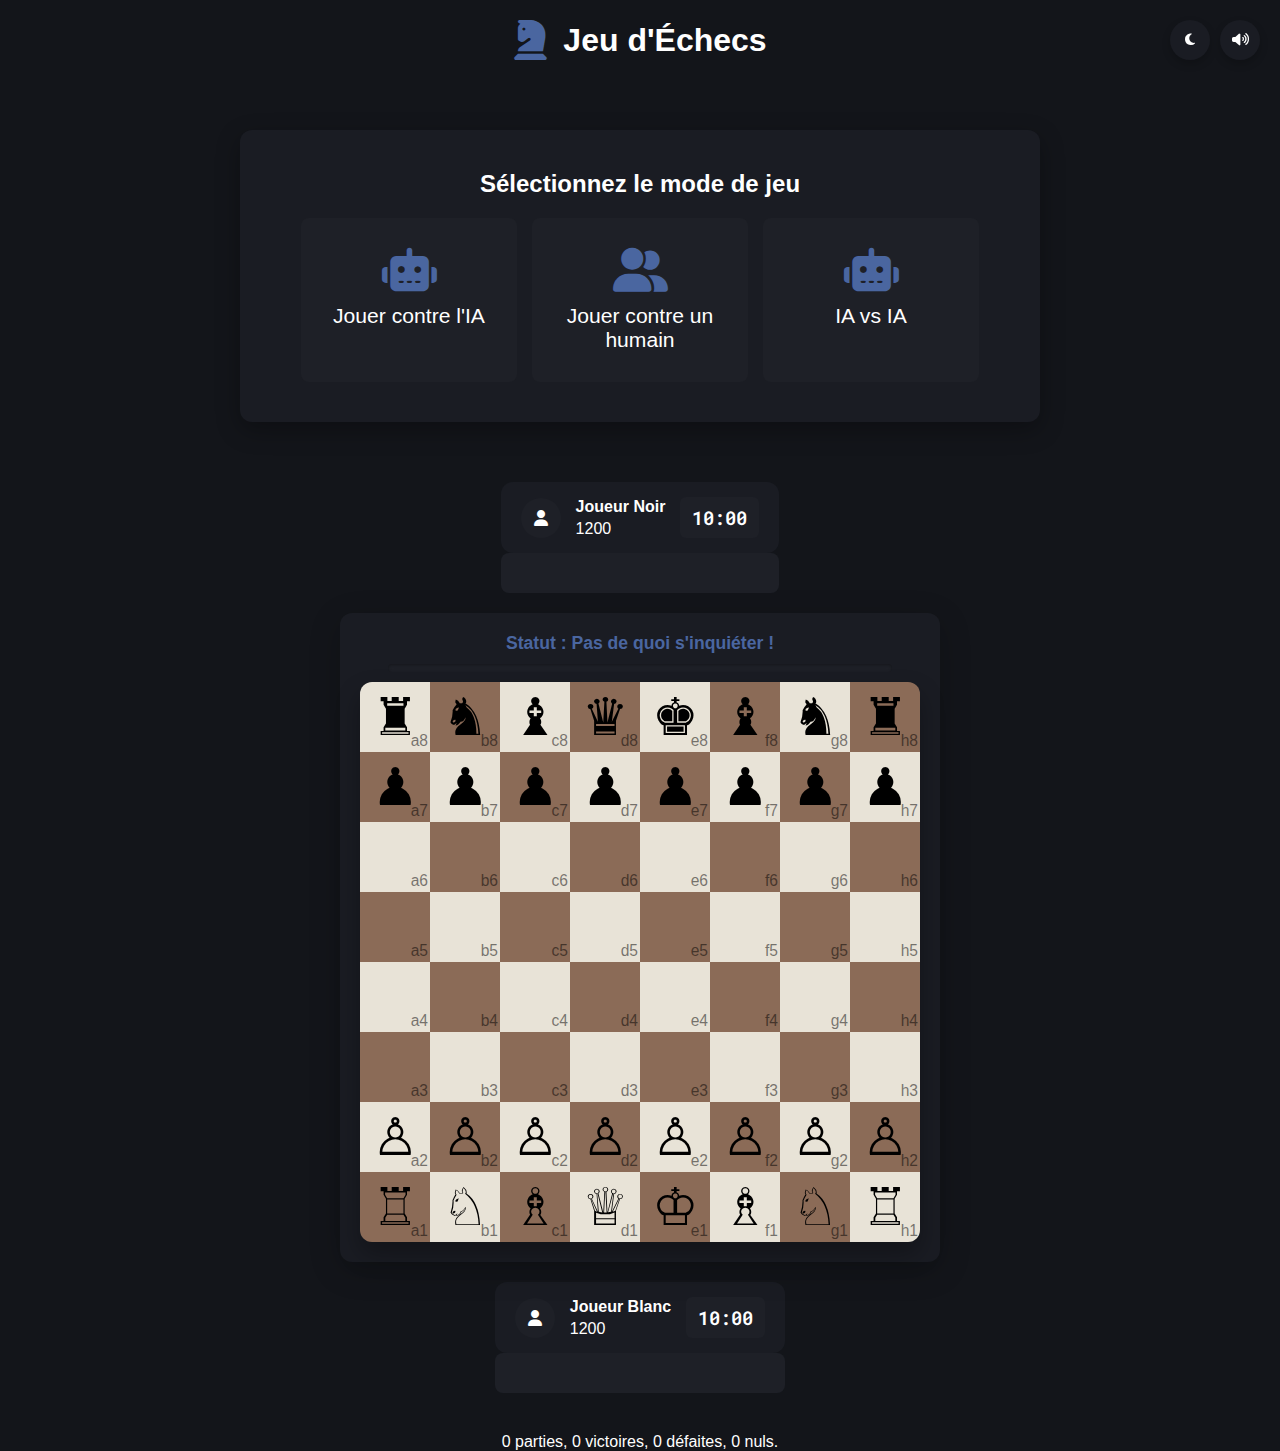
==== index.html @ 7c8f170f "Add AI vs AI mode and difficulty selection to game interface" ====
<!DOCTYPE html>
<html lang="fr">
<head>
    <meta charset="UTF-8">
    <meta name="viewport" content="width=device-width, initial-scale=1.0">
    <title>DFWS Chess</title>
    <link href="https://fonts.googleapis.com/css2?family=Roboto+Mono:wght@400;600&display=swap" rel="stylesheet">
    <link rel="stylesheet" href="https://cdnjs.cloudflare.com/ajax/libs/font-awesome/6.4.0/css/all.min.css">
    <link rel="stylesheet" href="styles.css">
</head>
<body>
    <div class="app-container">
        <header>
            <div class="logo">
                <i class="fas fa-chess-knight"></i>
                <h1>Jeu d'Échecs</h1>
            </div>
        </header>

        <div class="controls-container">
            <button id="theme-toggle" class="control-button">
                <i class="fas fa-moon"></i>
            </button>
            <button id="sound-toggle" class="control-button">
                <i class="fas fa-volume-up"></i>
            </button>
        </div>

        <!-- Mode selection menu -->
        <!-- Dans le menu de sélection de mode, par exemple juste après les autres boutons -->
<div id="main-menu" class="menu-container">
    <h2>Sélectionnez le mode de jeu</h2>
    <div class="mode-options">
        <button id="mode-ai" class="mode-button">
            <i class="fas fa-robot"></i>
            <span>Jouer contre l'IA</span>
        </button>
        <button id="mode-human" class="mode-button">
            <i class="fas fa-user-friends"></i>
            <span>Jouer contre un humain</span>
        </button>
        <button id="mode-ai-ai" class="mode-button">
            <i class="fas fa-robot"></i>
            <span>IA vs IA</span>
        </button>
    </div>
</div>

<!-- Conteneur pour la sélection des difficultés en mode IA vs IA -->
<div id="ai-vs-ai-difficulty-selection" class="menu-container" style="display:none;">
    <h2>Configuration IA vs IA</h2>
    <div class="ai-difficulty-options">
        <div class="ai-diff-group">
            <h3>IA Blanc</h3>
            <button data-difficulty="Noob" data-color="white" class="difficulty-button">
                <span>Jean Noob (ELO: 800)</span>
                <div class="level-indicator"><div class="level-bar" style="width:10%"></div></div>
            </button>
            <button data-difficulty="Easy" data-color="white" class="difficulty-button">
                <span>Pierre Facile (ELO: 1000)</span>
                <div class="level-indicator"><div class="level-bar" style="width:25%"></div></div>
            </button>
            <button data-difficulty="Regular" data-color="white" class="difficulty-button">
                <span>Marc Normal (ELO: 1200)</span>
                <div class="level-indicator"><div class="level-bar" style="width:40%"></div></div>
            </button>
            <button data-difficulty="Hard" data-color="white" class="difficulty-button">
                <span>Luc Difficile (ELO: 1400)</span>
                <div class="level-indicator"><div class="level-bar" style="width:60%"></div></div>
            </button>
            <button data-difficulty="Very Hard" data-color="white" class="difficulty-button">
                <span>Victor Très Difficile (ELO: 1600)</span>
                <div class="level-indicator"><div class="level-bar" style="width:75%"></div></div>
            </button>
            <button data-difficulty="Super Hard" data-color="white" class="difficulty-button">
                <span>Sacha Expert (ELO: 1800)</span>
                <div class="level-indicator"><div class="level-bar" style="width:85%"></div></div>
            </button>
            <button data-difficulty="Magnus Carlsen" data-color="white" class="difficulty-button">
                <span>Magnus Carlsen (ELO: 2850)</span>
                <div class="level-indicator"><div class="level-bar" style="width:95%"></div></div>
            </button>
            <button data-difficulty="Unbeatable" data-color="white" class="difficulty-button">
                <span>Invinci Bill (ELO: 3000)</span>
                <div class="level-indicator"><div class="level-bar" style="width:100%"></div></div>
            </button>
            <button data-difficulty="Adaptative" data-color="white" class="difficulty-button">
                <span>Adam Adaptatif (ELO: variable)</span>
                <div class="level-indicator"><div class="level-bar adaptive"></div></div>
            </button>
        </div>
        <div class="ai-diff-group">
            <h3>IA Noir</h3>
            <button data-difficulty="Noob" data-color="black" class="difficulty-button">
                <span>Jean Noob (ELO: 800)</span>
                <div class="level-indicator"><div class="level-bar" style="width:10%"></div></div>
            </button>
            <button data-difficulty="Easy" data-color="black" class="difficulty-button">
                <span>Pierre Facile (ELO: 1000)</span>
                <div class="level-indicator"><div class="level-bar" style="width:25%"></div></div>
            </button>
            <button data-difficulty="Regular" data-color="black" class="difficulty-button">
                <span>Marc Normal (ELO: 1200)</span>
                <div class="level-indicator"><div class="level-bar" style="width:40%"></div></div>
            </button>
            <button data-difficulty="Hard" data-color="black" class="difficulty-button">
                <span>Luc Difficile (ELO: 1400)</span>
                <div class="level-indicator"><div class="level-bar" style="width:60%"></div></div>
            </button>
            <button data-difficulty="Very Hard" data-color="black" class="difficulty-button">
                <span>Victor Très Difficile (ELO: 1600)</span>
                <div class="level-indicator"><div class="level-bar" style="width:75%"></div></div>
            </button>
            <button data-difficulty="Super Hard" data-color="black" class="difficulty-button">
                <span>Sacha Expert (ELO: 1800)</span>
                <div class="level-indicator"><div class="level-bar" style="width:85%"></div></div>
            </button>
            <button data-difficulty="Magnus Carlsen" data-color="black" class="difficulty-button">
                <span>Magnus Carlsen (ELO: 2850)</span>
                <div class="level-indicator"><div class="level-bar" style="width:95%"></div></div>
            </button>
            <button data-difficulty="Unbeatable" data-color="black" class="difficulty-button">
                <span>Invinci Bill (ELO: 3000)</span>
                <div class="level-indicator"><div class="level-bar" style="width:100%"></div></div>
            </button>
            <button data-difficulty="Adaptative" data-color="black" class="difficulty-button">
                <span>Adam Adaptatif (ELO: variable)</span>
                <div class="level-indicator"><div class="level-bar adaptive"></div></div>
            </button>
        </div>
    </div>
</div>

        <!-- AI difficulty selection -->
        <div id="difficulty-selection" class="menu-container" style="display:none;">
            <h2>Niveau de l'IA</h2>
            <div class="difficulty-options">
                <button data-difficulty="Noob" class="difficulty-button">
                    <span>Jean Noob (ELO: 800)</span>
                    <div class="level-indicator"><div class="level-bar" style="width: 10%"></div></div>
                </button>
                <button data-difficulty="Easy" class="difficulty-button">
                    <span>Pierre Facile (ELO: 1000)</span>
                    <div class="level-indicator"><div class="level-bar" style="width: 25%"></div></div>
                </button>
                <button data-difficulty="Regular" class="difficulty-button">
                    <span>Marc Normal (ELO: 1200)</span>
                    <div class="level-indicator"><div class="level-bar" style="width: 40%"></div></div>
                </button>
                <button data-difficulty="Hard" class="difficulty-button">
                    <span>Luc Difficile (ELO: 1400)</span>
                    <div class="level-indicator"><div class="level-bar" style="width: 60%"></div></div>
                </button>
                <button data-difficulty="Very Hard" class="difficulty-button">
                    <span>Victor Très Difficile (ELO: 1600)</span>
                    <div class="level-indicator"><div class="level-bar" style="width: 75%"></div></div>
                </button>
                <button data-difficulty="Super Hard" class="difficulty-button">
                    <span>Sacha Expert (ELO: 1800)</span>
                    <div class="level-indicator"><div class="level-bar" style="width: 85%"></div></div>
                </button>
                <button data-difficulty="Magnus Carlsen" class="difficulty-button">
                    <span>Magnus Carlsen (ELO: 2850)</span>
                    <div class="level-indicator"><div class="level-bar" style="width: 95%"></div></div>
                </button>
                <button data-difficulty="Unbeatable" class="difficulty-button">
                    <span>Invinci Bill (ELO: 3000)</span>
                    <div class="level-indicator"><div class="level-bar" style="width: 100%"></div></div>
                </button>
                <button data-difficulty="Adaptative" class="difficulty-button">
                    <span>Adam Adaptatif (ELO: variable)</span>
                    <div class="level-indicator"><div class="level-bar adaptive"></div></div>
                </button>
            </div>
        </div>

        <div class="app-container">
            <!-- Left sidebar -->
            <div class="left-sidebar">
                <div class="game-info">
                    <div class="player-info black">
                        <div class="player-avatar">
                            <i class="fas fa-user"></i>
                        </div>
                        <div class="player-details">
                            <span class="player-name">Joueur Noir</span>
                            <span class="player-1-rating">1200</span>
                        </div>
                        <div class="time-display" id="black-time">10:00</div>
                    </div>
                    <div class="captured-pieces" id="captured-white"></div>
                </div>
            </div>

            <!-- Center game area -->
            <div class="game-container">
                <div class="board-wrapper">
                    <!-- Ajout du statut de partie au-dessus de la barre de progression -->
                    <div id="game-status" class="game-status">Statut : En cours</div>
                    <div id="progress-bar">
                        <div id="white-progress"></div>
                        <div id="black-progress"></div>
                    </div>
                    <div id="chessboard"></div>
                </div>
            </div>

            <!-- Right sidebar -->
            <div class="right-sidebar">
                <div class="game-info">
                    <div class="player-info white">
                        <div class="player-avatar">
                            <i class="fas fa-user"></i>
                        </div>
                        <div class="player-details">
                            <span class="player-name">Joueur Blanc</span>
                            <span class="player-2-rating">1200</span>
                        </div>
                        <div class="time-display" id="white-time">10:00</div>
                    </div>
                    <div class="captured-pieces" id="captured-black"></div>
                </div>
            </div>
        </div>
    </div>

    <div id="statistics">
        <span id="games-played">0</span> parties,
        <span id="wins">0</span> victoires,
        <span id="losses">0</span> défaites,
        <span id="draws">0</span> nuls.
    </div>

    <!-- Modals -->
    <div id="promotion-modal" class="modal">
        <div class="modal-content">
            <div class="modal-header">
                <h3>Choisissez une pièce pour la promotion</h3>
            </div>
            <div class="promotion-options">
                <!-- Les pièces seront ajoutées dynamiquement ici -->
            </div>
        </div>
    </div>
    
    <div id="game-end-modal" class="modal">
        <div class="modal-content">
            <div class="modal-header">
                <h3 id="game-end-message"></h3>
            </div>
            <div class="modal-footer">
                <button id="play-again" class="btn primary-btn">
                    <i class="fas fa-redo"></i>
                    Jouer à nouveau
                </button>
            </div>
        </div>
    </div>

    <script src="scripts.js"></script>
    <script src="stockfish.js"></script>
</body>
</html>
---- styles.css ----
/* Base variables */
:root {
    --primary-color: #4a66a0;
    --secondary-color: #1e2027;
    --background-color: #13151a;
    --surface-color: #1a1c23;
    --text-color: #ffffff;
    --accent-color: #e8e3d7; /* pièces blanches */
    --dark-piece-color: #4a4a4a; /* pièces noires */
    --border-radius: 12px;
    --transition: all 0.3s cubic-bezier(0.4, 0, 0.2, 1);
    
    /* Light theme variables */
    --light-primary-color: #5b7bb7;
    --light-secondary-color: #e0e0e0;
    --light-background-color: #f5f5f5;
    --light-surface-color: #ffffff;
    --light-text-color: #333333;
    
    /* Animation variables */
    --move-animation: 0.3s cubic-bezier(0.4, 0, 0.2, 1);
}

/* Global reset & body */
* {
    box-sizing: border-box;
    margin: 0;
    padding: 0;
}

body {
    background-color: var(--background-color);
    color: var(--text-color);
    font-family: 'Segoe UI', sans-serif;
    min-height: 100vh;
    display: flex;
    flex-direction: column;
    align-items: center;
    overflow-x: hidden; /* Évite le scroll horizontal */
    transition: background-color 0.3s ease, color 0.3s ease;
}

/* Light theme */
body.light-theme {
    background-color: var(--light-background-color);
    color: var(--light-text-color);
}

body.light-theme .menu-container,
body.light-theme .board-wrapper,
body.light-theme .player-info,
body.light-theme .modal-content,
body.light-theme .move-history-panel,
body.light-theme .stats-container {
    background: var(--light-surface-color);
    box-shadow: 0 8px 24px rgba(0,0,0,0.1);
}

body.light-theme .mode-button,
body.light-theme .difficulty-button,
body.light-theme .time-display,
body.light-theme .captured-pieces,
body.light-theme .stat-item,
body.light-theme .player-avatar {
    background: var(--light-secondary-color);
    color: var(--light-text-color);
}

body.light-theme .primary-btn {
    background: var(--light-primary-color);
}

body.light-theme .logo i,
body.light-theme .mode-button i,
body.light-theme .game-status,
body.light-theme .stat-value,
body.light-theme .move-number {
    color: var(--light-primary-color);
}

body.light-theme .move-white:hover, 
body.light-theme .move-black:hover {
    background: rgba(0,0,0,0.05);
}

body.light-theme .toast {
    background: var(--light-surface-color);
    color: var(--light-text-color);
    box-shadow: 0 4px 12px rgba(0,0,0,0.1);
}

body.light-theme #progress-bar {
    background: var(--light-secondary-color);
}

body.light-theme .square.highlight:not(.capture)::after {
    background: rgba(74, 102, 160, 0.8);
}

body.light-theme .square.highlight.capture::after {
    border-color: rgba(74, 102, 160, 0.8);
}

body.light-theme .square.last-move::before {
    background-color: rgba(255, 200, 0, 0.2);
}

body.light-theme .square:hover::after {
    background: rgba(0,0,0,0.05);
}

/* Application Layout - affiché verticalement et centré */
.app-container {
    width: 100%;
    max-width: 1000px;
    padding: 20px;
    display: flex;
    flex-direction: column;
    align-items: center;
    gap: 20px;
}

/* Header & Logo */
header {
    width: 100%;
    text-align: center;
    margin-bottom: 30px;
}
.logo {
    display: flex;
    justify-content: center;
    align-items: center;
    gap: 15px;
}
.logo i {
    font-size: 2.5em;
    color: var(--primary-color);
    transition: color 0.3s ease;
}

/* Theme toggle and controls */
.controls-container {
    position: fixed;
    top: 20px;
    right: 20px;
    display: flex;
    gap: 10px;
    z-index: 100;
}

.control-button {
    width: 40px;
    height: 40px;
    border-radius: 50%;
    background: var(--surface-color);
    color: var(--text-color);
    border: none;
    cursor: pointer;
    display: flex;
    align-items: center;
    justify-content: center;
    box-shadow: 0 4px 8px rgba(0,0,0,0.2);
    transition: all 0.2s ease;
}

.control-button:hover {
    transform: translateY(-2px);
    box-shadow: 0 6px 12px rgba(0,0,0,0.3);
}

body.light-theme .control-button {
    background: var(--light-surface-color);
    color: var(--light-text-color);
    box-shadow: 0 4px 8px rgba(0,0,0,0.1);
}

/* Menu styles (mode & difficulté) */
.menu-container {
    background: var(--surface-color);
    padding: 30px;
    border-radius: var(--border-radius);
    box-shadow: 0 8px 24px rgba(0,0,0,0.3);
    width: 100%;
    max-width: 600px;
    text-align: center;
    transition: background-color 0.3s ease, box-shadow 0.3s ease;
}
.mode-options {
    display: flex;
    justify-content: space-around;
    flex-wrap: wrap;
    gap: 15px;
    margin-top: 20px;
}
.mode-button {
    background: var(--secondary-color);
    border: none;
    padding: 20px;
    border-radius: 8px;
    color: var(--text-color);
    cursor: pointer;
    transition: var(--transition);
    width: 45%;
    display: flex;
    flex-direction: column;
    align-items: center;
    gap: 12px;
    position: relative;
    overflow: hidden;
}
.mode-button i {
    font-size: 2.5em;
    color: var(--primary-color);
    transition: color 0.3s ease;
}
.mode-button span {
    font-size: 1.2em;
    font-weight: 500;
}
.mode-button:hover {
    background: var(--primary-color);
    transform: translateY(-4px);
}
.mode-button:hover i {
    color: white;
}

/* Add shine effect on hover */
.mode-button::before,
.difficulty-button::before {
    content: '';
    position: absolute;
    top: 0;
    left: 0;
    width: 100%;
    height: 100%;
    background: linear-gradient(135deg, transparent 0%, rgba(255,255,255,0.1) 50%, transparent 100%);
    transform: translateX(-100%);
    transition: transform 0.6s ease;
}

.mode-button:hover::before,
.difficulty-button:hover::before {
    transform: translateX(100%);
}

.difficulty-options {
    display: flex;
    flex-wrap: wrap;
    justify-content: center;
    gap: 12px;
    margin-top: 20px;
}
.ai-diff-group {
    display: flex;
    flex-wrap: wrap;
    justify-content: center;
    gap: 12px;
    margin-top: 20px;
}
.difficulty-button {
    background: var(--secondary-color);
    border: none;
    padding: 15px;
    border-radius: 8px;
    color: var(--text-color);
    cursor: pointer;
    transition: var(--transition);
    width: 22%;
    min-width: 120px;
    display: flex;
    flex-direction: column;
    align-items: center;
    gap: 12px;
    box-shadow: 0 4px 12px rgba(0,0,0,0.2);
    position: relative;
    overflow: hidden;
}
.difficulty-button span {
    font-size: 1.1em;
    font-weight: 500;
}
/* Level indicator */
.level-indicator {
    width: 80%;
    height: 6px;
    background: rgba(0,0,0,0.3);
    border-radius: 3px;
    overflow: hidden;
    margin-top: 8px;
}
.level-bar {
    height: 100%;
    background: var(--primary-color);
    transition: width 0.3s ease;
}
.level-bar.adaptive {
    background: linear-gradient(90deg, var(--primary-color) 0%, #7b97d4 50%, var(--primary-color) 100%);
    background-size: 200% 100%;
    animation: gradient-shift 2s linear infinite;
}
@keyframes gradient-shift {
    0% { background-position: 100% 0; }
    100% { background-position: -100% 0; }
}
.difficulty-button:hover {
    background: var(--primary-color);
    transform: translateY(-2px);
}
.difficulty-button:hover .level-bar {
    background: white;
}

/* Game area container */
.game-container {
    width: 100%;
    display: flex;
    flex-direction: column;
    align-items: center;
    gap: 20px;
}
.board-wrapper {
    position: relative;
    width: 100%;
    max-width: 600px;
    background: var(--surface-color);
    padding: 20px;
    border-radius: var(--border-radius);
    box-shadow: 0 8px 32px rgba(0,0,0,0.2);
    transition: background-color 0.3s ease, box-shadow 0.3s ease;
}

/* Plateau d'échecs responsive : prend le max d'espace sans débordement horizontal */
#chessboard {
    display: grid;
    grid-template-columns: repeat(8, 1fr);
    aspect-ratio: 1 / 1;
    width: 100%;
    max-width: 600px;
    background: var(--secondary-color);
    border-radius: var(--border-radius);
    overflow: hidden;
    box-shadow: 0 12px 24px rgba(0,0,0,0.3);
    margin: 0 auto;
}

/* Square and piece styling */
.square {
    aspect-ratio: 1 / 1; /* Force la case à être carrée */
    width: 100%;
    height: 100%;
    display: flex;
    justify-content: center;
    align-items: center;
    font-size: clamp(20px, 8vw, 52px);
    cursor: pointer;
    transition: var(--transition);
    position: relative;
    color: #000;
}
.square-label {
    position: absolute;
    bottom: 2px;
    right: 2px;
    font-size: 0.3em;
    color: rgba(0,0,0,0.5);
    pointer-events: none;
}
.square:hover::after {
    content: '';
    position: absolute;
    top: 0; left: 0; right: 0; bottom: 0;
    background: rgba(255,255,255,0.1);
    pointer-events: none;
}
/* Indicateurs de déplacement */
.square.highlight::after {
    content: '';
    position: absolute;
    top: 50%;
    left: 50%;
    transform: translate(-50%, -50%);
    pointer-events: none;
}
.square.highlight:not(.capture)::after {
    content: '';
    position: absolute;
    width: 0.3em;
    height: 0.3em;
    background: rgba(168, 171, 179, 1);
    border-radius: 50%;
    top: 50%;
    left: 50%;
    transform: translate(-50%, -50%);
    animation: pulse 1.5s infinite;
}

@keyframes pulse {
    0% { opacity: 0.7; transform: translate(-50%, -50%) scale(1); }
    50% { opacity: 1; transform: translate(-50%, -50%) scale(1.2); }
    100% { opacity: 0.7; transform: translate(-50%, -50%) scale(1); }
}

/* Pour une case où l'on peut capturer (case non vide) : cercle avec bordure */
.square.highlight.capture::after {
    content: '';
    position: absolute;
    width: 0.8em;
    height: 0.8em;
    border: 0.15em solid rgba(168, 171, 179, 1);
    border-radius: 50%;
    top: 50%;
    left: 50%;
    transform: translate(-50%, -50%);
    background: transparent;
    animation: pulse-capture 1.5s infinite;
}

@keyframes pulse-capture {
    0% { opacity: 0.7; transform: translate(-50%, -50%) scale(1); }
    50% { opacity: 1; transform: translate(-50%, -50%) scale(1.1); }
    100% { opacity: 0.7; transform: translate(-50%, -50%) scale(1); }
}

/* Last move highlight */
.square.last-move {
    position: relative;
}

.square.last-move::before {
    content: '';
    position: absolute;
    top: 0;
    left: 0;
    right: 0;
    bottom: 0;
    background-color: rgba(255, 255, 0, 0.2);
    pointer-events: none;
    z-index: -1;
}

/* Couleurs des cases & pièces */
.light { background: #e8e3d7; }
.dark { background: #8b6b57; }
.light .piece { color: #000; }
.dark .piece { color: #000; }
[data-piece].white-piece {
    color: var(--accent-color) !important;
    text-shadow: 1px 1px 2px rgba(0,0,0,0.3);
    transition: transform 0.3s ease;
}
[data-piece].black-piece {
    color: var(--dark-piece-color) !important;
    text-shadow: 1px 1px 2px rgba(0,0,0,0.3);
    transition: transform 0.3s ease;
}

body.light-theme [data-piece].white-piece {
    color: #e8e3d7 !important;
}

body.light-theme [data-piece].black-piece {
    color: #4a4a4a !important;
}

[data-piece]:hover {
    transform: scale(1.1);
}

/* Player info panels */
.player-info {
    width: 100%;
    max-width: 600px;
    display: grid;
    grid-template-columns: auto 1fr auto;
    align-items: center;
    gap: 15px;
    padding: 15px 20px;
    background: var(--surface-color);
    border-radius: var(--border-radius);
    margin: 0 auto;
    transition: background-color 0.3s ease;
}
.player-avatar {
    width: 40px;
    height: 40px;
    border-radius: 50%;
    background: var(--secondary-color);
    display: flex;
    align-items: center;
    justify-content: center;
    transition: background-color 0.3s ease;
}
.player-details {
    display: flex;
    flex-direction: column;
    gap: 4px;
}
.player-name {
    font-weight: 600;
    color: var(--text-color);
    transition: color 0.3s ease;
}
.player-rating {
    font-size: 0.9em;
    color: var(--text-color);
    opacity: 0.7;
    transition: color 0.3s ease;
}

body.light-theme .player-name,
body.light-theme .player-rating {
    color: var(--light-text-color);
}

.time-display {
    font-family: 'Roboto Mono', monospace;
    font-size: 1.2em;
    font-weight: 600;
    padding: 8px 12px;
    background: var(--secondary-color);
    border-radius: 6px;
    position: relative;
    overflow: hidden;
    transition: background-color 0.3s ease, color 0.3s ease;
}

.time-display.urgent {
    animation: urgent-pulse 1s infinite;
    background: #ff4d4d !important;
    color: white !important;
}

@keyframes urgent-pulse {
    0% { background: #ff4d4d; }
    50% { background: #ff7070; }
    100% { background: #ff4d4d; }
}

.captured-pieces {
    width: 100%;
    max-width: 600px;
    display: flex;
    flex-wrap: wrap;
    gap: 8px;
    padding: 10px;
    background: var(--secondary-color);
    border-radius: 8px;
    min-height: 40px;
    margin: 0 auto;
    border: none;
    transition: background-color 0.3s ease;
}

/* Progress bar & game status */
.game-status {
    font-size: 1.1em;
    font-weight: 600;
    color: var(--primary-color);
    text-align: center;
    margin-bottom: 8px;
    transition: color 0.3s ease;
}
#progress-bar {
    width: 90%;
    height: 8px;
    margin: 10px auto;
    background: var(--secondary-color);
    border-radius: 4px;
    overflow: hidden;
    box-shadow: inset 0 1px 3px rgba(0,0,0,0.3);
    transition: background-color 0.3s ease;
}
#white-progress, #black-progress {
    height: 100%;
    transition: width 0.3s ease;
}
#white-progress {
    background: linear-gradient(90deg, #e8e3d7, #c4bfa2);
}
#black-progress {
    background: linear-gradient(90deg, #3b3b3a, #6e634f);
}

/* Move history panel */
.move-history-panel {
    position: fixed;
    top: 80px;
    right: 20px;
    width: 200px;
    max-height: 60vh;
    overflow-y: auto;
    background: var(--surface-color);
    border-radius: var(--border-radius);
    padding: 15px;
    box-shadow: 0 8px 16px rgba(0,0,0,0.2);
    z-index: 90;
    transition: background-color 0.3s ease, box-shadow 0.3s ease;
}

.move-history-panel h3 {
    margin-bottom: 10px;
    text-align: center;
    color: var(--primary-color);
    transition: color 0.3s ease;
}

body.light-theme .move-history-panel h3 {
    color: var(--light-primary-color);
}

#moves-container {
    display: grid;
    grid-template-columns: auto 1fr 1fr;
    gap: 8px;
    font-family: 'Roboto Mono', monospace;
    font-size: 0.9em;
}

.move-row {
    display: grid;
    grid-template-columns: auto 1fr 1fr;
    gap: 8px;
    align-items: center;
    padding: 4px 0;
}

.move-number {
    color: var(--primary-color);
    font-weight: bold;
    transition: color 0.3s ease;
}

.move-white, .move-black {
    padding: 4px 8px;
    border-radius: 4px;
    cursor: pointer;
    transition: background-color 0.2s ease;
}

.move-white:hover, .move-black:hover {
    background: rgba(255,255,255,0.1);
}

/* Player rating display */
#player-rating {
    background: var(--surface-color);
    padding: 15px;
    border-radius: var(--border-radius);
    margin-top: 20px;
    text-align: center;
    font-family: 'Roboto Mono', monospace;
    transition: background-color 0.3s ease;
}

/* Modals */
.modal {
    position: fixed;
    top: 0;
    left: 0;
    width: 100%;
    height: 100%;
    background: rgba(0,0,0,0.8);
    backdrop-filter: blur(4px);
    display: none;
    justify-content: center;
    align-items: center;
    z-index: 1000;
}

body.light-theme .modal {
    background: rgba(0,0,0,0.5);
}

.modal-content {
    position: relative;
    background: var(--surface-color);
    padding: 30px;
    border-radius: var(--border-radius);
    width: 90%;
    max-width: 500px;
    margin: 20px;
    box-shadow: 0 16px 32px rgba(0,0,0,0.2);
    text-align: center; /* Ajouté pour centrer le texte */
    transition: background-color 0.3s ease;
}

.modal .modal-header, 
.modal .modal-footer {
    text-align: center;
}
.promotion-options {
    display: flex;
    justify-content: center;
    gap: 20px;
    margin-top: 20px;
}
.promotion-piece {
    width: 80px;
    height: 80px;
    display: flex;
    justify-content: center;
    align-items: center;
    font-size: 3em;
    background: var(--secondary-color);
    border-radius: 8px;
    cursor: pointer;
    transition: var(--transition);
}

body.light-theme .promotion-piece {
    background: var(--light-secondary-color);
}

.promotion-piece:hover {
    background: var(--primary-color);
    transform: scale(1.05);
}

body.light-theme .promotion-piece:hover {
    background: var(--light-primary-color);
}

.modal .modal-footer {
    margin-top: 20px;
    text-align: center;
}
.btn {
    padding: 12px 24px;
    border: none;
    border-radius: 6px;
    cursor: pointer;
    transition: var(--transition);
    font-weight: 600;
    display: flex;
    align-items: center;
    gap: 8px;
}
.primary-btn {
    background: var(--primary-color);
    color: white;
    position: relative;
    overflow: hidden;
}
.primary-btn:hover {
    background: #5b7bb7;
    transform: translateY(-2px);
}

.primary-btn::before {
    content: '';
    position: absolute;
    top: 0;
    left: 0;
    width: 100%;
    height: 100%;
    background: linear-gradient(135deg, transparent 0%, rgba(255,255,255,0.2) 50%, transparent 100%);
    transform: translateX(-100%);
    transition: transform 0.6s ease;
}

.primary-btn:hover::before {
    transform: translateX(100%);
}

/* Toast notifications */
.toast-container {
    position: fixed;
    bottom: 20px;
    left: 50%;
    transform: translateX(-50%);
    z-index: 1000;
    display: flex;
    flex-direction: column;
    gap: 10px;
    pointer-events: none;
}

.toast {
    background: var(--surface-color);
    color: var(--text-color);
    padding: 12px 20px;
    border-radius: 8px;
    box-shadow: 0 4px 12px rgba(0,0,0,0.3);
    display: flex;
    align-items: center;
    gap: 10px;
    animation: toast-in 0.3s forwards;
    max-width: 300px;
    transition: background-color 0.3s ease, color 0.3s ease;
}

.toast.hide {
    animation: toast-out 0.3s forwards;
}

@keyframes toast-in {
    from { opacity: 0; transform: translateY(20px); }
    to { opacity: 1; transform: translateY(0); }
}

@keyframes toast-out {
    from { opacity: 1; transform: translateY(0); }
    to { opacity: 0; transform: translateY(-20px); }
}

/* Confetti animation */
.confetti-container {
    position: fixed;
    top: 0;
    left: 0;
    width: 100%;
    height: 100%;
    pointer-events: none;
    z-index: 1001;
}

.confetti {
    position: absolute;
    width: 10px;
    height: 10px;
    background: var(--primary-color);
    opacity: 0.8;
    animation: confetti-fall 5s linear forwards;
}

body.light-theme .confetti {
    background: var(--light-primary-color);
}

@keyframes confetti-fall {
    0% { transform: translateY(-10px) rotate(0deg); opacity: 1; }
    100% { transform: translateY(100vh) rotate(720deg); opacity: 0; }
}

/* Stats container */
.stats-container {
    width: 100%;
    max-width: 600px;
    background: var(--surface-color);
    border-radius: var(--border-radius);
    padding: 20px;
    margin-bottom: 30px;
    box-shadow: 0 8px 16px rgba(0,0,0,0.2);
    transition: background-color 0.3s ease, box-shadow 0.3s ease;
}
.stats-grid {
    display: grid;
    grid-template-columns: repeat(2, 1fr);
    gap: 15px;
    margin-top: 15px;
}
.stat-item {
    display: flex;
    flex-direction: column;
    align-items: center;
    padding: 15px;
    background: var(--secondary-color);
    border-radius: 8px;
    transition: background-color 0.3s ease, transform 0.3s ease;
}

.stat-item:hover {
    transform: translateY(-2px);
}

.stat-label {
    font-size: 0.9em;
    color: var(--text-color);
    opacity: 0.8;
    margin-bottom: 8px;
    transition: color 0.3s ease;
}

body.light-theme .stat-label {
    color: var(--light-text-color);
}

.stat-value {
    font-size: 1.5em;
    font-weight: 600;
    color: var(--primary-color);
    transition: color 0.3s ease;
}

/* Responsive adjustments */
@media (max-width: 768px) {
    .app-container {
        padding: 10px;
    }
    .menu-container {
        padding: 20px;
        margin-bottom: 20px;
    }
    .mode-options, .difficulty-options, .ai-diff-group {
        flex-direction: column;
        align-items: center;
    }
    .player-info {
        padding: 10px;
    }
    .time-display {
        font-size: 1em;
    }
    .captured-pieces {
        font-size: 1.2em;
        flex-wrap: wrap;
    }
    .promotion-options {
        flex-wrap: wrap;
        justify-content: center;
        gap: 10px;
    }
    .promotion-piece {
        width: 60px;
        height: 60px;
        font-size: 2em;
    }
    .move-history-panel {
        position: static;
        width: 100%;
        max-width: 600px;
        margin: 20px auto;
    }
    
    .controls-container {
        top: 10px;
        right: 10px;
    }
}
@media (max-width: 480px) {
    .stats-grid {
        grid-template-columns: 1fr;
    }
    h1 {
        font-size: 1.5em;
    }
    h2 {
        font-size: 1.2em;
    }
    .modal-content {
        padding: 20px;
    }
}

/* For desktop mode selection layout */
@media (min-width: 992px) {
    .menu-container {
        max-width: 800px;
        margin: 20px auto;
        padding: 40px;
    }
    .mode-options {
        justify-content: center;
    }
    .mode-button {
        width: 30%;
        padding: 30px;
        font-size: 1.1em;
    }
    .difficulty-options, .ai-diff-group {
        justify-content: center;
    }
    .difficulty-button {
        width: 22%;
        padding: 20px;
        margin-bottom: 10px;
    }
}

/* Assurer que les modales sont bien centrées */
.modal[style*="display: block"] {
    display: flex !important;
}
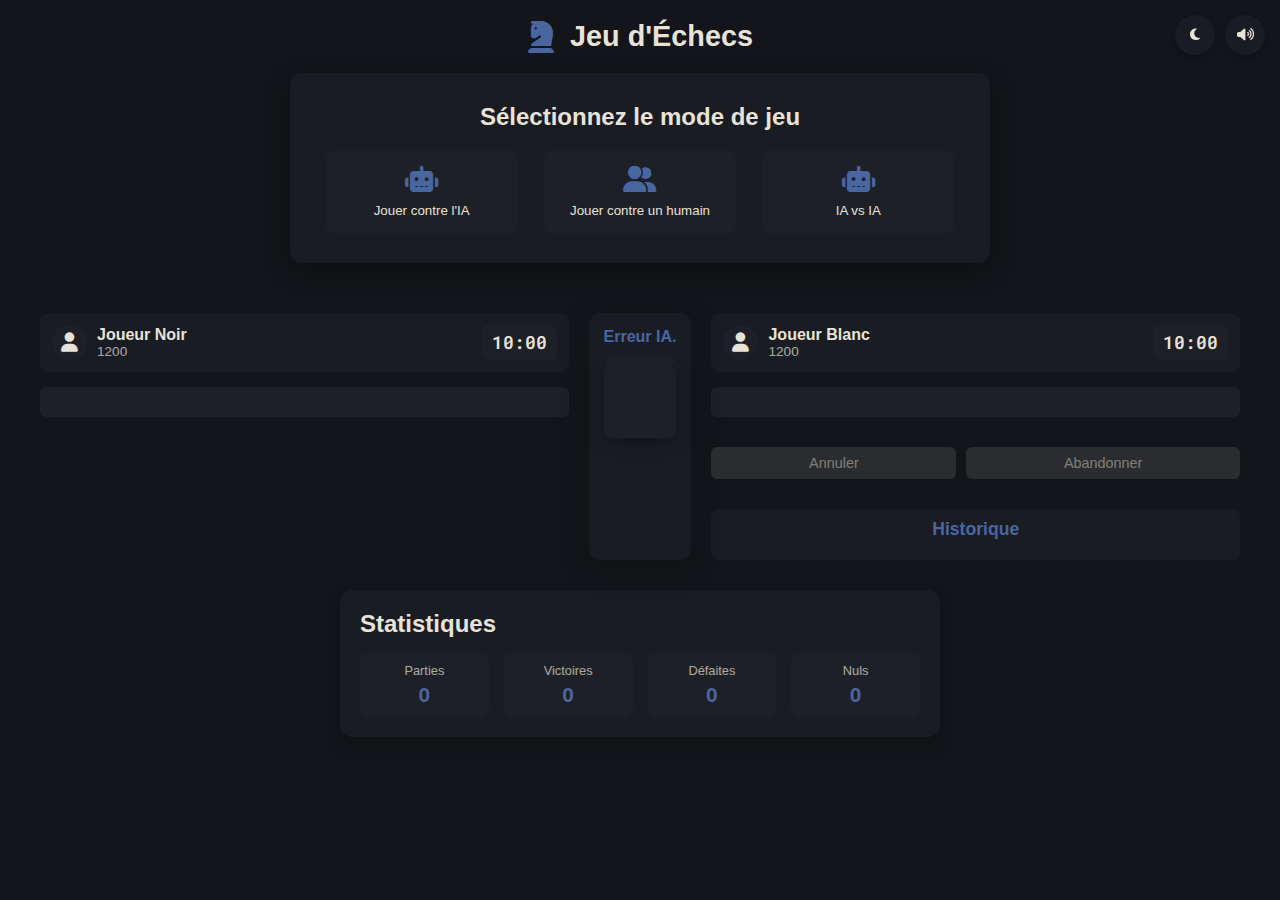
==== commit 4eb9d3f3: "Update game interface with new assets and improved README documentation" ====
--- a/index.html
+++ b/index.html
@@ -6,7 +6,7 @@
     <title>DFWS Chess</title>
     <link href="https://fonts.googleapis.com/css2?family=Roboto+Mono:wght@400;600&display=swap" rel="stylesheet">
     <link rel="stylesheet" href="https://cdnjs.cloudflare.com/ajax/libs/font-awesome/6.4.0/css/all.min.css">
-    <link rel="stylesheet" href="styles.css">
+    <link rel="stylesheet" href="styles-v2.css">
 </head>
 <body>
     <div class="app-container">
@@ -18,246 +18,168 @@
         </header>
 
         <div class="controls-container">
-            <button id="theme-toggle" class="control-button">
+            <button id="theme-toggle" class="control-button" title="Toggle theme">
                 <i class="fas fa-moon"></i>
             </button>
-            <button id="sound-toggle" class="control-button">
+            <button id="sound-toggle" class="control-button" title="Toggle sound" aria-label="Toggle sound">
                 <i class="fas fa-volume-up"></i>
             </button>
         </div>
 
-        <!-- Mode selection menu -->
-        <!-- Dans le menu de sélection de mode, par exemple juste après les autres boutons -->
-<div id="main-menu" class="menu-container">
-    <h2>Sélectionnez le mode de jeu</h2>
-    <div class="mode-options">
-        <button id="mode-ai" class="mode-button">
-            <i class="fas fa-robot"></i>
-            <span>Jouer contre l'IA</span>
-        </button>
-        <button id="mode-human" class="mode-button">
-            <i class="fas fa-user-friends"></i>
-            <span>Jouer contre un humain</span>
-        </button>
-        <button id="mode-ai-ai" class="mode-button">
-            <i class="fas fa-robot"></i>
-            <span>IA vs IA</span>
-        </button>
-    </div>
-</div>
-
-<!-- Conteneur pour la sélection des difficultés en mode IA vs IA -->
-<div id="ai-vs-ai-difficulty-selection" class="menu-container" style="display:none;">
-    <h2>Configuration IA vs IA</h2>
-    <div class="ai-difficulty-options">
-        <div class="ai-diff-group">
-            <h3>IA Blanc</h3>
-            <button data-difficulty="Noob" data-color="white" class="difficulty-button">
-                <span>Jean Noob (ELO: 800)</span>
-                <div class="level-indicator"><div class="level-bar" style="width:10%"></div></div>
-            </button>
-            <button data-difficulty="Easy" data-color="white" class="difficulty-button">
-                <span>Pierre Facile (ELO: 1000)</span>
-                <div class="level-indicator"><div class="level-bar" style="width:25%"></div></div>
-            </button>
-            <button data-difficulty="Regular" data-color="white" class="difficulty-button">
-                <span>Marc Normal (ELO: 1200)</span>
-                <div class="level-indicator"><div class="level-bar" style="width:40%"></div></div>
-            </button>
-            <button data-difficulty="Hard" data-color="white" class="difficulty-button">
-                <span>Luc Difficile (ELO: 1400)</span>
-                <div class="level-indicator"><div class="level-bar" style="width:60%"></div></div>
-            </button>
-            <button data-difficulty="Very Hard" data-color="white" class="difficulty-button">
-                <span>Victor Très Difficile (ELO: 1600)</span>
-                <div class="level-indicator"><div class="level-bar" style="width:75%"></div></div>
-            </button>
-            <button data-difficulty="Super Hard" data-color="white" class="difficulty-button">
-                <span>Sacha Expert (ELO: 1800)</span>
-                <div class="level-indicator"><div class="level-bar" style="width:85%"></div></div>
-            </button>
-            <button data-difficulty="Magnus Carlsen" data-color="white" class="difficulty-button">
-                <span>Magnus Carlsen (ELO: 2850)</span>
-                <div class="level-indicator"><div class="level-bar" style="width:95%"></div></div>
-            </button>
-            <button data-difficulty="Unbeatable" data-color="white" class="difficulty-button">
-                <span>Invinci Bill (ELO: 3000)</span>
-                <div class="level-indicator"><div class="level-bar" style="width:100%"></div></div>
-            </button>
-            <button data-difficulty="Adaptative" data-color="white" class="difficulty-button">
-                <span>Adam Adaptatif (ELO: variable)</span>
-                <div class="level-indicator"><div class="level-bar adaptive"></div></div>
-            </button>
-        </div>
-        <div class="ai-diff-group">
-            <h3>IA Noir</h3>
-            <button data-difficulty="Noob" data-color="black" class="difficulty-button">
-                <span>Jean Noob (ELO: 800)</span>
-                <div class="level-indicator"><div class="level-bar" style="width:10%"></div></div>
-            </button>
-            <button data-difficulty="Easy" data-color="black" class="difficulty-button">
-                <span>Pierre Facile (ELO: 1000)</span>
-                <div class="level-indicator"><div class="level-bar" style="width:25%"></div></div>
-            </button>
-            <button data-difficulty="Regular" data-color="black" class="difficulty-button">
-                <span>Marc Normal (ELO: 1200)</span>
-                <div class="level-indicator"><div class="level-bar" style="width:40%"></div></div>
-            </button>
-            <button data-difficulty="Hard" data-color="black" class="difficulty-button">
-                <span>Luc Difficile (ELO: 1400)</span>
-                <div class="level-indicator"><div class="level-bar" style="width:60%"></div></div>
-            </button>
-            <button data-difficulty="Very Hard" data-color="black" class="difficulty-button">
-                <span>Victor Très Difficile (ELO: 1600)</span>
-                <div class="level-indicator"><div class="level-bar" style="width:75%"></div></div>
-            </button>
-            <button data-difficulty="Super Hard" data-color="black" class="difficulty-button">
-                <span>Sacha Expert (ELO: 1800)</span>
-                <div class="level-indicator"><div class="level-bar" style="width:85%"></div></div>
-            </button>
-            <button data-difficulty="Magnus Carlsen" data-color="black" class="difficulty-button">
-                <span>Magnus Carlsen (ELO: 2850)</span>
-                <div class="level-indicator"><div class="level-bar" style="width:95%"></div></div>
-            </button>
-            <button data-difficulty="Unbeatable" data-color="black" class="difficulty-button">
-                <span>Invinci Bill (ELO: 3000)</span>
-                <div class="level-indicator"><div class="level-bar" style="width:100%"></div></div>
-            </button>
-            <button data-difficulty="Adaptative" data-color="black" class="difficulty-button">
-                <span>Adam Adaptatif (ELO: variable)</span>
-                <div class="level-indicator"><div class="level-bar adaptive"></div></div>
-            </button>
-        </div>
-    </div>
-</div>
-
-        <!-- AI difficulty selection -->
-        <div id="difficulty-selection" class="menu-container" style="display:none;">
-            <h2>Niveau de l'IA</h2>
-            <div class="difficulty-options">
-                <button data-difficulty="Noob" class="difficulty-button">
-                    <span>Jean Noob (ELO: 800)</span>
-                    <div class="level-indicator"><div class="level-bar" style="width: 10%"></div></div>
+        <!-- Menu Principal -->
+        <div id="main-menu" class="menu-container">
+            <h2>Sélectionnez le mode de jeu</h2>
+            <div class="mode-options">
+                <button id="mode-ai" class="mode-button">
+                    <i class="fas fa-robot"></i>
+                    <span>Jouer contre l'IA</span>
                 </button>
-                <button data-difficulty="Easy" class="difficulty-button">
-                    <span>Pierre Facile (ELO: 1000)</span>
-                    <div class="level-indicator"><div class="level-bar" style="width: 25%"></div></div>
+                <button id="mode-human" class="mode-button">
+                    <i class="fas fa-user-friends"></i>
+                    <span>Jouer contre un humain</span>
                 </button>
-                <button data-difficulty="Regular" class="difficulty-button">
-                    <span>Marc Normal (ELO: 1200)</span>
-                    <div class="level-indicator"><div class="level-bar" style="width: 40%"></div></div>
-                </button>
-                <button data-difficulty="Hard" class="difficulty-button">
-                    <span>Luc Difficile (ELO: 1400)</span>
-                    <div class="level-indicator"><div class="level-bar" style="width: 60%"></div></div>
-                </button>
-                <button data-difficulty="Very Hard" class="difficulty-button">
-                    <span>Victor Très Difficile (ELO: 1600)</span>
-                    <div class="level-indicator"><div class="level-bar" style="width: 75%"></div></div>
-                </button>
-                <button data-difficulty="Super Hard" class="difficulty-button">
-                    <span>Sacha Expert (ELO: 1800)</span>
-                    <div class="level-indicator"><div class="level-bar" style="width: 85%"></div></div>
-                </button>
-                <button data-difficulty="Magnus Carlsen" class="difficulty-button">
-                    <span>Magnus Carlsen (ELO: 2850)</span>
-                    <div class="level-indicator"><div class="level-bar" style="width: 95%"></div></div>
-                </button>
-                <button data-difficulty="Unbeatable" class="difficulty-button">
-                    <span>Invinci Bill (ELO: 3000)</span>
-                    <div class="level-indicator"><div class="level-bar" style="width: 100%"></div></div>
-                </button>
-                <button data-difficulty="Adaptative" class="difficulty-button">
-                    <span>Adam Adaptatif (ELO: variable)</span>
-                    <div class="level-indicator"><div class="level-bar adaptive"></div></div>
+                <button id="mode-ai-ai" class="mode-button">
+                    <i class="fas fa-robot"></i>
+                    <span>IA vs IA</span>
                 </button>
             </div>
         </div>
 
-        <div class="app-container">
-            <!-- Left sidebar -->
-            <div class="left-sidebar">
-                <div class="game-info">
-                    <div class="player-info black">
-                        <div class="player-avatar">
-                            <i class="fas fa-user"></i>
-                        </div>
-                        <div class="player-details">
-                            <span class="player-name">Joueur Noir</span>
-                            <span class="player-1-rating">1200</span>
-                        </div>
-                        <div class="time-display" id="black-time">10:00</div>
-                    </div>
-                    <div class="captured-pieces" id="captured-white"></div>
+        <!-- Sélection Difficulté IA vs IA -->
+        <div id="ai-vs-ai-difficulty-selection" class="menu-container" style="display:none;">
+            <h2>Configuration IA vs IA</h2>
+            <div class="ai-difficulty-options">
+                <div class="ai-diff-group">
+                    <h3>IA Blanc</h3>
+                    <button data-difficulty="Noob" data-color="white" class="difficulty-button"><span>Jean Noob (800)</span><div class="level-indicator"><div class="level-bar" style="width:10%"></div></div></button>
+                    <button data-difficulty="Easy" data-color="white" class="difficulty-button"><span>Pierre Facile (1000)</span><div class="level-indicator"><div class="level-bar" style="width:25%"></div></div></button>
+                    <button data-difficulty="Regular" data-color="white" class="difficulty-button"><span>Marc Normal (1200)</span><div class="level-indicator"><div class="level-bar" style="width:40%"></div></div></button>
+                    <button data-difficulty="Hard" data-color="white" class="difficulty-button"><span>Luc Difficile (1400)</span><div class="level-indicator"><div class="level-bar" style="width:60%"></div></div></button>
+                    <button data-difficulty="Very Hard" data-color="white" class="difficulty-button"><span>Victor T. Difficile (1600)</span><div class="level-indicator"><div class="level-bar" style="width:75%"></div></div></button>
+                    <button data-difficulty="Super Hard" data-color="white" class="difficulty-button"><span>Sacha Expert (1800)</span><div class="level-indicator"><div class="level-bar" style="width:85%"></div></div></button>
+                    <button data-difficulty="Magnus Carlsen" data-color="white" class="difficulty-button"><span>M. Carlsen (2850)</span><div class="level-indicator"><div class="level-bar" style="width:95%"></div></div></button>
+                    <button data-difficulty="Unbeatable" data-color="white" class="difficulty-button"><span>Invinci Bill (3000)</span><div class="level-indicator"><div class="level-bar" style="width:100%"></div></div></button>
+                    <button data-difficulty="Adaptative" data-color="white" class="difficulty-button"><span>Adam Adaptatif (Var)</span><div class="level-indicator"><div class="level-bar adaptive"></div></div></button>
+                </div>
+                <div class="ai-diff-group">
+                    <h3>IA Noir</h3>
+                    <button data-difficulty="Noob" data-color="black" class="difficulty-button"><span>Jean Noob (800)</span><div class="level-indicator"><div class="level-bar" style="width:10%"></div></div></button>
+                    <button data-difficulty="Easy" data-color="black" class="difficulty-button"><span>Pierre Facile (1000)</span><div class="level-indicator"><div class="level-bar" style="width:25%"></div></div></button>
+                    <button data-difficulty="Regular" data-color="black" class="difficulty-button"><span>Marc Normal (1200)</span><div class="level-indicator"><div class="level-bar" style="width:40%"></div></div></button>
+                    <button data-difficulty="Hard" data-color="black" class="difficulty-button"><span>Luc Difficile (1400)</span><div class="level-indicator"><div class="level-bar" style="width:60%"></div></div></button>
+                    <button data-difficulty="Very Hard" data-color="black" class="difficulty-button"><span>Victor T. Difficile (1600)</span><div class="level-indicator"><div class="level-bar" style="width:75%"></div></div></button>
+                    <button data-difficulty="Super Hard" data-color="black" class="difficulty-button"><span>Sacha Expert (1800)</span><div class="level-indicator"><div class="level-bar" style="width:85%"></div></div></button>
+                    <button data-difficulty="Magnus Carlsen" data-color="black" class="difficulty-button"><span>M. Carlsen (2850)</span><div class="level-indicator"><div class="level-bar" style="width:95%"></div></div></button>
+                    <button data-difficulty="Unbeatable" data-color="black" class="difficulty-button"><span>Invinci Bill (3000)</span><div class="level-indicator"><div class="level-bar" style="width:100%"></div></div></button>
+                    <button data-difficulty="Adaptative" data-color="black" class="difficulty-button"><span>Adam Adaptatif (Var)</span><div class="level-indicator"><div class="level-bar adaptive"></div></div></button>
                 </div>
             </div>
+        </div>
 
-            <!-- Center game area -->
-            <div class="game-container">
+        <!-- Sélection Difficulté IA -->
+        <div id="difficulty-selection" class="menu-container" style="display:none;">
+            <h2>Niveau de l'IA</h2>
+            <div class="difficulty-options">
+                 <button data-difficulty="Noob" class="difficulty-button"><span>Jean Noob (800)</span><div class="level-indicator"><div class="level-bar" style="width:10%"></div></div></button>
+                 <button data-difficulty="Easy" class="difficulty-button"><span>Pierre Facile (1000)</span><div class="level-indicator"><div class="level-bar" style="width:25%"></div></div></button>
+                 <button data-difficulty="Regular" class="difficulty-button"><span>Marc Normal (1200)</span><div class="level-indicator"><div class="level-bar" style="width:40%"></div></div></button>
+                 <button data-difficulty="Hard" class="difficulty-button"><span>Luc Difficile (1400)</span><div class="level-indicator"><div class="level-bar" style="width:60%"></div></div></button>
+                 <button data-difficulty="Very Hard" class="difficulty-button"><span>Victor T. Difficile (1600)</span><div class="level-indicator"><div class="level-bar" style="width:75%"></div></div></button>
+                 <button data-difficulty="Super Hard" class="difficulty-button"><span>Sacha Expert (1800)</span><div class="level-indicator"><div class="level-bar" style="width:85%"></div></div></button>
+                 <button data-difficulty="Magnus Carlsen" class="difficulty-button"><span>M. Carlsen (2850)</span><div class="level-indicator"><div class="level-bar" style="width:95%"></div></div></button>
+                 <button data-difficulty="Unbeatable" class="difficulty-button"><span>Invinci Bill (3000)</span><div class="level-indicator"><div class="level-bar" style="width:100%"></div></div></button>
+                 <button data-difficulty="Adaptative" class="difficulty-button"><span>Adam Adaptatif (Var)</span><div class="level-indicator"><div class="level-bar adaptive"></div></div></button>
+            </div>
+        </div>
+
+        <!-- Structure Principale du Jeu -->
+        <div class="game-layout">
+            <!-- Colonne Gauche (Joueur Noir) -->
+            <div class="left-sidebar">
+                 <div class="player-info player-info-black"> <!-- Classe ajoutée -->
+                     <div class="player-avatar"><i class="fas fa-user"></i></div>
+                     <div class="player-details">
+                         <span class="player-name">Joueur Noir</span>
+                         <span class="player-rating">1200</span> <!-- Rating Noir -->
+                     </div>
+                     <div id="black-time" class="time-display">10:00</div>
+                 </div>
+                 <div id="captured-white" class="captured-pieces"></div> <!-- Pièces Blanches capturées par Noir -->
+            </div>
+
+            <!-- Zone Centrale (Échiquier) -->
+            <div class="game-center">
                 <div class="board-wrapper">
-                    <!-- Ajout du statut de partie au-dessus de la barre de progression -->
-                    <div id="game-status" class="game-status">Statut : En cours</div>
-                    <div id="progress-bar">
-                        <div id="white-progress"></div>
-                        <div id="black-progress"></div>
+                    <div id="game-status" class="game-status">Statut : En attente</div>
+                    <div id="progress-bar" class="progress-container"> <!-- Ajout class pour styling potentiel -->
+                        <div id="white-progress" class="progress-bar white"></div>
+                        <div id="black-progress" class="progress-bar black"></div>
+                        <span id="score-advantage"></span> <!-- Ajouté ici -->
                     </div>
                     <div id="chessboard"></div>
                 </div>
             </div>
 
-            <!-- Right sidebar -->
+            <!-- Colonne Droite (Joueur Blanc, Contrôles, Historique) -->
             <div class="right-sidebar">
-                <div class="game-info">
-                    <div class="player-info white">
-                        <div class="player-avatar">
-                            <i class="fas fa-user"></i>
-                        </div>
-                        <div class="player-details">
-                            <span class="player-name">Joueur Blanc</span>
-                            <span class="player-2-rating">1200</span>
-                        </div>
-                        <div class="time-display" id="white-time">10:00</div>
-                    </div>
-                    <div class="captured-pieces" id="captured-black"></div>
-                </div>
+                 <div class="player-info player-info-white"> <!-- Classe ajoutée -->
+                     <div class="player-avatar"><i class="fas fa-user"></i></div>
+                     <div class="player-details">
+                         <span class="player-name">Joueur Blanc</span>
+                         <span class="player-rating">1200</span> <!-- Rating Blanc -->
+                     </div>
+                     <div id="white-time" class="time-display">10:00</div>
+                 </div>
+                 <div id="captured-black" class="captured-pieces"></div> <!-- Pièces Noires capturées par Blanc -->
+
+                 <!-- Contrôles de Partie -->
+                 <div class="game-controls">
+                     <button id="undo-button" disabled>Annuler</button>
+                     <button id="resign-button" disabled>Abandonner</button>
+                 </div>
+
+                 <!-- Historique des Coups -->
+                 <div class="moves-container">
+                     <h3>Historique</h3>
+                     <ol id="move-list"></ol>
+                 </div>
+            </div>
+        </div>
+
+        <!-- Statistiques (Optionnel, peut être intégré ailleurs) -->
+        <div id="statistics" class="stats-container">
+            <h2>Statistiques</h2>
+            <div class="stats-grid">
+                <div class="stat-item"><span class="stat-label">Parties</span><span id="games-played" class="stat-value">0</span></div>
+                <div class="stat-item"><span class="stat-label">Victoires</span><span id="wins" class="stat-value">0</span></div>
+                <div class="stat-item"><span class="stat-label">Défaites</span><span id="losses" class="stat-value">0</span></div>
+                <div class="stat-item"><span class="stat-label">Nuls</span><span id="draws" class="stat-value">0</span></div>
+            </div>
+        </div>
+
+    </div> <!-- Fin app-container principal -->
+
+    <!-- Modales -->
+    <div id="promotion-modal" class="modal">
+        <div class="modal-content">
+            <div class="modal-header"><h3>Choisissez une pièce</h3></div>
+            <div class="promotion-options"></div>
+        </div>
+    </div>
+
+    <div id="game-end-modal" class="modal">
+        <div class="modal-content">
+            <div class="modal-header"><h3 id="game-end-message"></h3></div>
+            <div class="modal-footer">
+                <button id="play-again" class="btn primary-btn"><i class="fas fa-redo"></i>Rejouer</button>
             </div>
         </div>
     </div>
 
-    <div id="statistics">
-        <span id="games-played">0</span> parties,
-        <span id="wins">0</span> victoires,
-        <span id="losses">0</span> défaites,
-        <span id="draws">0</span> nuls.
-    </div>
+    <!-- Conteneur pour les Toasts -->
+    <div class="toast-container"></div>
 
-    <!-- Modals -->
-    <div id="promotion-modal" class="modal">
-        <div class="modal-content">
-            <div class="modal-header">
-                <h3>Choisissez une pièce pour la promotion</h3>
-            </div>
-            <div class="promotion-options">
-                <!-- Les pièces seront ajoutées dynamiquement ici -->
-            </div>
-        </div>
-    </div>
-    
-    <div id="game-end-modal" class="modal">
-        <div class="modal-content">
-            <div class="modal-header">
-                <h3 id="game-end-message"></h3>
-            </div>
-            <div class="modal-footer">
-                <button id="play-again" class="btn primary-btn">
-                    <i class="fas fa-redo"></i>
-                    Jouer à nouveau
-                </button>
-            </div>
-        </div>
-    </div>
-
-    <script src="scripts.js"></script>
+    <script src="scripts-v3.js"></script>
     <script src="stockfish.js"></script>
 </body>
 </html>--- a/styles-v2.css
+++ b/styles-v2.css
@@ -0,0 +1,1209 @@
+/* Base variables */
+:root {
+    --primary-color: #4a66a0;
+    --secondary-color: #1e2027;
+    --background-color: #13151a;
+    --surface-color: #1a1c23;
+    --text-color: #e8e3d7;
+    /* Ajusté pour meilleure lisibilité */
+    --accent-color: #e8e3d7;
+    /* pièces blanches */
+    --dark-piece-color: #4a4a4a;
+    /* pièces noires */
+    --light-square-color: #e8e3d7;
+    --dark-square-color: #8b6b57;
+    --highlight-move-color: rgba(168, 171, 179, 0.9);
+    --highlight-capture-color: rgba(210, 90, 90, 0.7);
+    --highlight-selected-color: rgba(74, 102, 160, 0.4);
+    --highlight-check-color: rgba(255, 0, 0, 0.5);
+    --highlight-last-move-color: rgba(200, 200, 0, 0.3);
+    --border-radius: 12px;
+    --transition: all 0.3s cubic-bezier(0.4, 0, 0.2, 1);
+
+    /* Light theme variables */
+    --light-primary-color: #5b7bb7;
+    --light-secondary-color: #e0e0e0;
+    --light-background-color: #f5f5f5;
+    --light-surface-color: #ffffff;
+    --light-text-color: #333333;
+    --light-light-square-color: #f0d9b5;
+    --light-dark-square-color: #b58863;
+    --light-highlight-move-color: rgba(74, 102, 160, 0.7);
+    --light-highlight-capture-color: rgba(200, 60, 60, 0.6);
+}
+
+/* Global reset & body */
+* {
+    box-sizing: border-box;
+    margin: 0;
+    padding: 0;
+}
+
+body {
+    background-color: var(--background-color);
+    color: var(--text-color);
+    font-family: 'Segoe UI', Tahoma, Geneva, Verdana, sans-serif;
+    /* Police plus standard */
+    min-height: 100vh;
+    display: flex;
+    flex-direction: column;
+    /* Centre le contenu principal */
+    align-items: center;
+    padding: 20px;
+    transition: background-color 0.3s ease, color 0.3s ease;
+}
+
+/* Light theme */
+body.light-theme {
+    background-color: var(--light-background-color);
+    color: var(--light-text-color);
+    --primary-color: var(--light-primary-color);
+    --secondary-color: var(--light-secondary-color);
+    --background-color: var(--light-background-color);
+    --surface-color: var(--light-surface-color);
+    --text-color: var(--light-text-color);
+    --light-square-color: var(--light-light-square-color);
+    --dark-square-color: var(--light-dark-square-color);
+    --highlight-move-color: var(--light-highlight-move-color);
+    --highlight-capture-color: var(--light-highlight-capture-color);
+}
+
+body.light-theme .menu-container,
+body.light-theme .board-wrapper,
+body.light-theme .player-info,
+body.light-theme .modal-content,
+body.light-theme .moves-container,
+/* Mis à jour */
+body.light-theme .game-controls,
+/* Mis à jour */
+body.light-theme .stats-container {
+    background: var(--light-surface-color);
+    box-shadow: 0 4px 12px rgba(0, 0, 0, 0.1);
+    /* Ombre plus douce */
+    border: 1px solid #ddd;
+    /* Légère bordure */
+}
+
+body.light-theme .mode-button,
+body.light-theme .difficulty-button,
+body.light-theme .time-display,
+body.light-theme .captured-pieces,
+body.light-theme .stat-item,
+body.light-theme .player-avatar,
+body.light-theme .game-controls button,
+/* Mis à jour */
+body.light-theme .moves-container {
+    /* Mis à jour */
+    background: var(--light-secondary-color);
+    color: var(--light-text-color);
+}
+
+body.light-theme .primary-btn {
+    background: var(--light-primary-color);
+}
+
+body.light-theme .logo i,
+body.light-theme .mode-button i,
+body.light-theme .game-status,
+body.light-theme .stat-value,
+body.light-theme .move-number {
+    color: var(--light-primary-color);
+}
+
+body.light-theme .move-white:hover,
+body.light-theme .move-black:hover {
+    background: rgba(0, 0, 0, 0.05);
+}
+
+body.light-theme .toast {
+    background: var(--light-surface-color);
+    color: var(--light-text-color);
+    box-shadow: 0 4px 12px rgba(0, 0, 0, 0.1);
+}
+
+body.light-theme #progress-bar {
+    background: var(--light-secondary-color);
+}
+
+body.light-theme .square.light {
+    background-color: var(--light-light-square-color);
+}
+
+body.light-theme .square.dark {
+    background-color: var(--light-dark-square-color);
+}
+
+/* Layout Principal du Jeu */
+.game-layout {
+    display: grid;
+    grid-template-columns: 1fr auto 1fr;
+    /* Colonnes flexibles */
+    gap: 20px;
+    width: 100%;
+    max-width: 1200px;
+    /* Augmenté pour accueillir les sidebars */
+    margin-top: 20px;
+}
+
+.left-sidebar,
+.right-sidebar {
+    display: flex;
+    flex-direction: column;
+    gap: 15px;
+}
+
+.game-center {
+    display: flex;
+    justify-content: center;
+}
+
+/* Application Container */
+.app-container {
+    /* Ce conteneur englobe tout SAUF les modales et toasts */
+    width: 100%;
+    display: flex;
+    flex-direction: column;
+    align-items: center;
+}
+
+/* Header & Logo */
+header {
+    width: 100%;
+    text-align: center;
+    margin-bottom: 20px;
+}
+
+.logo {
+    display: flex;
+    justify-content: center;
+    align-items: center;
+    gap: 15px;
+}
+
+.logo i {
+    font-size: 2em;
+    color: var(--primary-color);
+}
+
+h1 {
+    font-size: 1.8em;
+}
+
+/* Controles Flottants */
+.controls-container {
+    position: fixed;
+    top: 15px;
+    right: 15px;
+    display: flex;
+    gap: 10px;
+    z-index: 100;
+}
+
+.control-button {
+    width: 40px;
+    height: 40px;
+    border-radius: 50%;
+    background: var(--surface-color);
+    color: var(--text-color);
+    border: none;
+    cursor: pointer;
+    display: flex;
+    align-items: center;
+    justify-content: center;
+    box-shadow: 0 2px 5px rgba(0, 0, 0, 0.2);
+    transition: all 0.2s ease;
+}
+
+.control-button:hover {
+    transform: translateY(-2px);
+    box-shadow: 0 4px 8px rgba(0, 0, 0, 0.3);
+}
+
+body.light-theme .control-button {
+    background: var(--light-surface-color);
+    color: var(--light-text-color);
+    box-shadow: 0 2px 5px rgba(0, 0, 0, 0.1);
+}
+
+/* Menus (Mode & Difficulté) */
+.menu-container {
+    background: var(--surface-color);
+    padding: 30px;
+    border-radius: var(--border-radius);
+    box-shadow: 0 8px 24px rgba(0, 0, 0, 0.3);
+    width: 100%;
+    max-width: 700px;
+    text-align: center;
+    margin-bottom: 30px;
+}
+
+.mode-options {
+    display: flex;
+    justify-content: space-around;
+    flex-wrap: wrap;
+    gap: 15px;
+    margin-top: 20px;
+}
+
+.mode-button,
+.difficulty-button {
+    background: var(--secondary-color);
+    border: none;
+    padding: 15px;
+    border-radius: 8px;
+    color: var(--text-color);
+    cursor: pointer;
+    transition: var(--transition);
+    display: flex;
+    flex-direction: column;
+    align-items: center;
+    gap: 10px;
+    text-align: center;
+    position: relative;
+    overflow: hidden;
+}
+
+.mode-button {
+    width: clamp(150px, 30%, 200px);
+}
+
+/* Taille flexible */
+.mode-button i {
+    font-size: 2em;
+    color: var(--primary-color);
+}
+
+.mode-button span {
+    font-size: 1em;
+    font-weight: 500;
+}
+
+.mode-button:hover {
+    background: var(--primary-color);
+    transform: translateY(-3px);
+    box-shadow: 0 6px 12px rgba(0, 0, 0, 0.2);
+}
+
+.mode-button:hover i {
+    color: white;
+}
+
+/* Shine effect */
+.mode-button::before,
+.difficulty-button::before {
+    content: '';
+    position: absolute;
+    top: 0;
+    left: -75%;
+    width: 50%;
+    height: 100%;
+    background: linear-gradient(to right, rgba(255, 255, 255, 0) 0%, rgba(255, 255, 255, 0.2) 50%, rgba(255, 255, 255, 0) 100%);
+    transform: skewX(-25deg);
+    transition: left 0.5s ease;
+}
+
+.mode-button:hover::before,
+.difficulty-button:hover::before {
+    left: 125%;
+}
+
+/* Difficulty Selection */
+.difficulty-options {
+    display: flex;
+    flex-wrap: wrap;
+    justify-content: center;
+    gap: 10px;
+    margin-top: 20px;
+}
+
+#ai-vs-ai-difficulty-selection .ai-difficulty-options {
+    display: flex;
+    justify-content: space-around;
+    gap: 20px;
+    flex-wrap: wrap;
+}
+
+#ai-vs-ai-difficulty-selection .ai-diff-group {
+    width: 45%;
+    min-width: 250px;
+}
+
+.difficulty-button {
+    width: 45%;
+    min-width: 180px;
+    /* Ajusté */
+    box-shadow: 0 2px 6px rgba(0, 0, 0, 0.15);
+}
+
+.difficulty-button span {
+    font-size: 0.9em;
+}
+
+.level-indicator {
+    width: 80%;
+    height: 6px;
+    background: rgba(0, 0, 0, 0.3);
+    border-radius: 3px;
+    overflow: hidden;
+    margin-top: 5px;
+}
+
+.level-bar {
+    height: 100%;
+    background: var(--primary-color);
+    transition: width 0.3s ease;
+}
+
+.level-bar.adaptive {
+    background: linear-gradient(90deg, var(--primary-color) 0%, #7b97d4 50%, var(--primary-color) 100%);
+    background-size: 200% 100%;
+    animation: gradient-shift 2s linear infinite;
+}
+
+@keyframes gradient-shift {
+    0% {
+        background-position: 100% 0;
+    }
+
+    100% {
+        background-position: -100% 0;
+    }
+}
+
+.difficulty-button:hover {
+    background: var(--primary-color);
+    transform: translateY(-2px);
+    box-shadow: 0 4px 8px rgba(0, 0, 0, 0.2);
+}
+
+.difficulty-button:hover .level-bar:not(.adaptive) {
+    background: white;
+}
+
+.difficulty-button.selected {
+    background-color: var(--primary-color);
+    border: 2px solid var(--accent-color);
+    color: white;
+}
+
+body.light-theme .difficulty-button.selected {
+    border-color: var(--light-primary-color);
+}
+
+/* Board Area */
+.board-wrapper {
+    position: relative;
+    width: 100%;
+    max-width: 600px;
+    /* Limite la taille max */
+    background: var(--surface-color);
+    padding: 15px;
+    border-radius: var(--border-radius);
+    box-shadow: 0 8px 32px rgba(0, 0, 0, 0.2);
+}
+
+#chessboard {
+    display: grid;
+    grid-template-columns: repeat(8, 1fr);
+    aspect-ratio: 1 / 1;
+    width: 100%;
+    background: var(--secondary-color);
+    border-radius: 8px;
+    /* Bordure interne */
+    overflow: hidden;
+    box-shadow: 0 6px 15px rgba(0, 0, 0, 0.25);
+    margin: 0 auto;
+}
+
+/* Squares */
+.square {
+    aspect-ratio: 1 / 1;
+    display: flex;
+    justify-content: center;
+    align-items: center;
+    font-size: clamp(20px, 7vw, 50px);
+    /* Taille de pièce responsive */
+    cursor: pointer;
+    position: relative;
+    transition: background-color 0.1s ease;
+}
+
+.square.light {
+    background-color: var(--light-square-color);
+}
+
+.square.dark {
+    background-color: var(--dark-square-color);
+}
+
+.square-label {
+    position: absolute;
+    bottom: 1px;
+    right: 2px;
+    font-size: clamp(6px, 1.5vw, 10px);
+    color: rgba(0, 0, 0, 0.4);
+    pointer-events: none;
+    font-weight: bold;
+}
+
+.square.light .square-label {
+    color: rgba(139, 107, 87, 0.7);
+}
+
+/* Dark label on light square */
+.square.dark .square-label {
+    color: rgba(232, 227, 215, 0.7);
+}
+
+/* Light label on dark square */
+
+/* Pieces */
+.piece {
+    -webkit-user-select: none;
+    user-select: none;
+    /* Prevent text selection */
+    text-shadow: 1px 1px 3px rgba(0, 0, 0, 0.4);
+    transition: transform 0.15s ease;
+}
+
+.white-piece {
+    color: var(--accent-color);
+}
+
+.black-piece {
+    color: var(--dark-piece-color);
+}
+
+body.light-theme .white-piece {
+    color: #fff;
+}
+
+/* Pièces blanches sur thème clair */
+body.light-theme .black-piece {
+    color: #444;
+}
+
+/* Pièces noires sur thème clair */
+.square.selected .piece {
+    transform: scale(1.1);
+    filter: brightness(1.2);
+}
+
+/* Square Highlights */
+.square::after {
+    /* General highlight pseudo-element */
+    content: '';
+    position: absolute;
+    top: 0;
+    left: 0;
+    right: 0;
+    bottom: 0;
+    pointer-events: none;
+    border-radius: 2px;
+    /* Slight rounding */
+    transition: background-color 0.1s, box-shadow 0.1s;
+}
+
+/* Hover effect */
+.square:hover::after {
+    background: rgba(255, 255, 255, 0.1);
+}
+
+/* Selected square */
+.square.selected::after {
+    background-color: var(--highlight-selected-color);
+}
+
+/* Possible move (empty square) */
+.square.highlight::after {
+    background-color: var(--highlight-move-color);
+    width: 30%;
+    height: 30%;
+    top: 35%;
+    left: 35%;
+    border-radius: 50%;
+    opacity: 0.7;
+}
+
+/* Possible capture */
+.square.capture::after {
+    box-shadow: inset 0 0 0 4px var(--highlight-capture-color);
+}
+
+/* King in Check */
+.square.in-check::after {
+    background-color: var(--highlight-check-color);
+}
+
+/* Last Move */
+.square.last-move::after {
+    background-color: var(--highlight-last-move-color);
+}
+
+/* Player Info & Captured Pieces */
+.player-info {
+    width: 100%;
+    display: grid;
+    grid-template-columns: auto 1fr auto;
+    align-items: center;
+    gap: 10px;
+    padding: 10px;
+    background: var(--surface-color);
+    border-radius: 8px;
+    border: 2px solid transparent;
+    transition: border-color 0.3s ease, background-color 0.3s ease;
+}
+
+.player-info.active-player {
+    border-color: var(--primary-color);
+    box-shadow: 0 0 8px var(--primary-color);
+}
+
+.player-avatar {
+    width: 35px;
+    height: 35px;
+    border-radius: 50%;
+    background: var(--secondary-color);
+    display: flex;
+    align-items: center;
+    justify-content: center;
+    font-size: 1.2em;
+}
+
+.player-details {
+    display: flex;
+    flex-direction: column;
+}
+
+.player-name {
+    font-weight: 600;
+}
+
+.player-rating {
+    font-size: 0.85em;
+    opacity: 0.7;
+}
+
+.time-display {
+    font-family: 'Roboto Mono', monospace;
+    font-size: 1.1em;
+    font-weight: 600;
+    padding: 6px 10px;
+    background: var(--secondary-color);
+    border-radius: 6px;
+    text-align: center;
+}
+
+.time-display.urgent {
+    animation: urgent-pulse 1s infinite;
+    background: #ff4d4d !important;
+    color: white !important;
+}
+
+@keyframes urgent-pulse {
+    0% {
+        box-shadow: 0 0 5px #ff4d4d;
+    }
+
+    50% {
+        box-shadow: 0 0 10px #ff7070;
+    }
+
+    100% {
+        box-shadow: 0 0 5px #ff4d4d;
+    }
+}
+
+.captured-pieces {
+    display: flex;
+    flex-wrap: wrap;
+    gap: 2px;
+    /* Reduced gap */
+    padding: 5px;
+    background: var(--secondary-color);
+    border-radius: 6px;
+    min-height: 30px;
+    font-size: 0.8em;
+    /* Smaller captured pieces */
+    align-items: center;
+}
+
+/* Progress Bar & Game Status */
+.game-status {
+    font-size: 1em;
+    font-weight: 600;
+    color: var(--primary-color);
+    text-align: center;
+    margin-bottom: 8px;
+    min-height: 1.2em;
+}
+
+.progress-container {
+    position: relative;
+    width: 100%;
+}
+
+/* Needed for score overlay */
+#progress-bar {
+    width: 100%;
+    height: 10px;
+    background: var(--secondary-color);
+    border-radius: 5px;
+    overflow: hidden;
+    box-shadow: inset 0 1px 2px rgba(0, 0, 0, 0.2);
+    display: flex;
+    /* Use flex for bars */
+}
+
+#white-progress,
+#black-progress {
+    height: 100%;
+    transition: width 0.4s ease;
+}
+
+#white-progress {
+    background: #eee;
+}
+
+/* Simple white */
+#black-progress {
+    background: #555;
+}
+
+/* Simple dark gray */
+#score-advantage {
+    position: absolute;
+    right: 5px;
+    top: -2px;
+    /* Position over the bar */
+    font-size: 0.8em;
+    font-weight: bold;
+    text-shadow: 1px 1px 2px rgba(0, 0, 0, 0.5);
+    pointer-events: none;
+}
+
+.score-white {
+    color: white;
+}
+
+.score-black {
+    color: white;
+}
+
+/* Keep white for contrast on dark bar */
+
+/* Right Sidebar Components */
+.game-controls {
+    display: flex;
+    justify-content: space-around;
+    gap: 10px;
+    margin-top: 15px;
+}
+
+.game-controls button {
+    flex-grow: 1;
+    padding: 8px 12px;
+    font-size: 0.9em;
+    background: var(--secondary-color);
+    color: var(--text-color);
+    border: none;
+    border-radius: 6px;
+    cursor: pointer;
+    transition: background-color 0.2s;
+}
+
+.game-controls button:hover:not(:disabled) {
+    background: var(--primary-color);
+}
+
+.game-controls button:disabled {
+    opacity: 0.5;
+    cursor: not-allowed;
+    background: #444;
+}
+
+/* Darker disabled */
+body.light-theme .game-controls button {
+    background: var(--light-secondary-color);
+    color: var(--light-text-color);
+}
+
+body.light-theme .game-controls button:hover:not(:disabled) {
+    background: var(--light-primary-color);
+}
+
+body.light-theme .game-controls button:disabled {
+    background: #ccc;
+}
+
+.moves-container {
+    background: var(--surface-color);
+    border-radius: 8px;
+    padding: 10px;
+    margin-top: 15px;
+    max-height: 300px;
+    /* Limit height */
+    overflow-y: auto;
+}
+
+.moves-container h3 {
+    text-align: center;
+    margin-bottom: 10px;
+    font-size: 1.1em;
+    color: var(--primary-color);
+}
+
+#move-list {
+    list-style: none;
+    padding: 0;
+    margin: 0;
+    font-size: 0.85em;
+    font-family: 'Roboto Mono', monospace;
+}
+
+#move-list li {
+    padding: 3px 5px;
+    border-bottom: 1px solid var(--secondary-color);
+    display: flex;
+    /* Align items nicely */
+    align-items: baseline;
+}
+
+#move-list li:last-child {
+    border-bottom: none;
+}
+
+.move-number {
+    color: var(--primary-color);
+    font-weight: bold;
+    width: 25px;
+    text-align: right;
+    margin-right: 5px;
+    flex-shrink: 0;
+    /* Prevent shrinking */
+}
+
+.move-white,
+.move-black {
+    padding: 2px 5px;
+    border-radius: 3px;
+    cursor: default;
+    /* No hover effect needed? */
+}
+
+.move-white {
+    font-weight: 500;
+    margin-right: 5px;
+}
+
+/* Add margin */
+.move-black {
+    font-weight: 500;
+}
+
+/* Stats Container */
+.stats-container {
+    width: 100%;
+    max-width: 600px;
+    background: var(--surface-color);
+    border-radius: var(--border-radius);
+    padding: 20px;
+    margin-top: 30px;
+    box-shadow: 0 8px 16px rgba(0, 0, 0, 0.2);
+}
+
+.stats-grid {
+    display: grid;
+    grid-template-columns: repeat(auto-fit, minmax(100px, 1fr));
+    gap: 15px;
+    margin-top: 15px;
+}
+
+.stat-item {
+    display: flex;
+    flex-direction: column;
+    align-items: center;
+    padding: 10px;
+    background: var(--secondary-color);
+    border-radius: 8px;
+}
+
+.stat-label {
+    font-size: 0.8em;
+    opacity: 0.7;
+    margin-bottom: 5px;
+}
+
+.stat-value {
+    font-size: 1.3em;
+    font-weight: 600;
+    color: var(--primary-color);
+}
+
+/* Modals */
+.modal {
+    position: fixed;
+    top: 0;
+    left: 0;
+    width: 100%;
+    height: 100%;
+    background: rgba(0, 0, 0, 0.7);
+    -webkit-backdrop-filter: blur(3px);
+    backdrop-filter: blur(3px);
+    display: none;
+    justify-content: center;
+    align-items: center;
+    z-index: 1000;
+}
+
+body.light-theme .modal {
+    background: rgba(255, 255, 255, 0.7);
+}
+
+.modal[style*="display: flex"] {
+    display: flex !important;
+}
+
+/* Ensure display works */
+.modal-content {
+    background: var(--surface-color);
+    padding: 25px;
+    border-radius: var(--border-radius);
+    width: 90%;
+    max-width: 450px;
+    box-shadow: 0 10px 25px rgba(0, 0, 0, 0.3);
+    text-align: center;
+}
+
+.modal-header h3 {
+    margin-bottom: 20px;
+    font-size: 1.3em;
+    color: var(--primary-color);
+}
+
+.promotion-options {
+    display: flex;
+    justify-content: center;
+    gap: 15px;
+}
+
+.promotion-piece {
+    width: 65px;
+    height: 65px;
+    display: flex;
+    justify-content: center;
+    align-items: center;
+    font-size: 2.5em;
+    background: var(--secondary-color);
+    border-radius: 8px;
+    cursor: pointer;
+    transition: var(--transition);
+    color: var(--text-color);
+    /* Ensure piece color is visible */
+}
+
+.promotion-piece:hover {
+    background: var(--primary-color);
+    transform: scale(1.05);
+    color: white;
+}
+
+.modal-footer {
+    margin-top: 25px;
+    text-align: center;
+}
+
+.btn {
+    padding: 10px 20px;
+    border: none;
+    border-radius: 6px;
+    cursor: pointer;
+    transition: var(--transition);
+    font-weight: 600;
+    display: inline-flex;
+    align-items: center;
+    gap: 8px;
+}
+
+.primary-btn {
+    background: var(--primary-color);
+    color: white;
+    position: relative;
+    overflow: hidden;
+}
+
+.primary-btn:hover {
+    background: #5b7bb7;
+    transform: translateY(-2px);
+    box-shadow: 0 4px 8px rgba(0, 0, 0, 0.2);
+}
+
+.primary-btn::before {
+    /* Shine */
+    content: '';
+    position: absolute;
+    top: 0;
+    left: -75%;
+    width: 50%;
+    height: 100%;
+    background: linear-gradient(to right, rgba(255, 255, 255, 0) 0%, rgba(255, 255, 255, 0.2) 50%, rgba(255, 255, 255, 0) 100%);
+    transform: skewX(-25deg);
+    transition: left 0.5s ease;
+}
+
+.primary-btn:hover::before {
+    left: 125%;
+}
+
+/* Toast Notifications */
+.toast-container {
+    position: fixed;
+    bottom: 20px;
+    left: 50%;
+    transform: translateX(-50%);
+    z-index: 10000;
+    display: flex;
+    flex-direction: column-reverse;
+    gap: 10px;
+    align-items: center;
+    pointer-events: none;
+}
+
+.toast {
+    background: rgba(30, 32, 39, 0.9);
+    color: #eee;
+    padding: 10px 18px;
+    border-radius: 6px;
+    box-shadow: 0 4px 12px rgba(0, 0, 0, 0.3);
+    display: flex;
+    align-items: center;
+    gap: 10px;
+    animation: toast-in 0.4s cubic-bezier(0.25, 0.8, 0.25, 1) forwards;
+    max-width: 80%;
+    -webkit-backdrop-filter: blur(2px);
+    backdrop-filter: blur(2px);
+}
+
+body.light-theme .toast {
+    background: rgba(255, 255, 255, 0.9);
+    color: var(--light-text-color);
+}
+
+.toast i {
+    font-size: 1.1em;
+}
+
+.toast.hide {
+    animation: toast-out 0.3s ease-out forwards;
+}
+
+@keyframes toast-in {
+    from {
+        opacity: 0;
+        transform: translateY(15px) scale(0.95);
+    }
+
+    to {
+        opacity: 1;
+        transform: translateY(0) scale(1);
+    }
+}
+
+@keyframes toast-out {
+    from {
+        opacity: 1;
+        transform: translateY(0);
+    }
+
+    to {
+        opacity: 0;
+        transform: translateY(-10px);
+    }
+}
+
+/* Confetti */
+.confetti-container {
+    position: fixed;
+    top: 0;
+    left: 0;
+    width: 100%;
+    height: 100%;
+    pointer-events: none;
+    z-index: 9999;
+}
+
+.confetti {
+    position: absolute;
+    width: 8px;
+    height: 12px;
+    /* More rectangular */
+    background: var(--primary-color);
+    opacity: 0.9;
+    animation: confetti-fall 4s linear forwards;
+    border-radius: 2px;
+}
+
+@keyframes confetti-fall {
+    0% {
+        transform: translateY(-20px) rotate(0deg);
+        opacity: 1;
+    }
+
+    100% {
+        transform: translateY(105vh) rotate(720deg);
+        opacity: 0;
+    }
+}
+
+/* Responsive Adjustments */
+@media (max-width: 992px) {
+
+    /* Tablet and below */
+    .game-layout {
+        grid-template-columns: 1fr;
+        /* Stack columns */
+        max-width: 600px;
+        /* Limit width */
+        margin: 20px auto;
+    }
+
+    .left-sidebar,
+    .right-sidebar {
+        order: 3;
+        /* Move sidebars below board */
+        width: 100%;
+    }
+
+    .game-center {
+        order: 2;
+    }
+
+    .right-sidebar {
+        display: grid;
+        /* Use grid for better layout */
+        grid-template-columns: 1fr 1fr;
+        /* Side-by-side controls and history */
+        gap: 15px;
+    }
+
+    .game-controls {
+        grid-column: 1 / 2;
+        margin-top: 0;
+    }
+
+    .moves-container {
+        grid-column: 2 / 3;
+        margin-top: 0;
+        max-height: 200px;
+    }
+}
+
+@media (max-width: 600px) {
+
+    /* Smaller Mobile */
+    body {
+        padding: 10px;
+    }
+
+    .controls-container {
+        top: 5px;
+        right: 5px;
+    }
+
+    .control-button {
+        width: 35px;
+        height: 35px;
+    }
+
+    header {
+        margin-bottom: 15px;
+    }
+
+    .logo i {
+        font-size: 1.8em;
+    }
+
+    h1 {
+        font-size: 1.3em;
+    }
+
+    .menu-container {
+        padding: 20px;
+    }
+
+    .mode-button {
+        width: 80%;
+        padding: 12px;
+    }
+
+    .difficulty-button {
+        width: 80%;
+        padding: 10px;
+    }
+
+    .board-wrapper {
+        padding: 10px;
+    }
+
+    .square {
+        font-size: clamp(18px, 8vw, 40px);
+    }
+
+    .square-label {
+        display: none;
+    }
+
+    /* Hide labels on small screens */
+    .player-info {
+        padding: 8px;
+        gap: 8px;
+        grid-template-columns: auto 1fr auto;
+        /* Ensure 3 columns */
+    }
+
+    .player-avatar {
+        width: 30px;
+        height: 30px;
+        font-size: 1em;
+    }
+
+    .time-display {
+        font-size: 1em;
+        padding: 5px 8px;
+    }
+
+    .captured-pieces {
+        font-size: 0.7em;
+        min-height: 25px;
+        gap: 1px;
+    }
+
+    .right-sidebar {
+        grid-template-columns: 1fr;
+    }
+
+    /* Stack controls and history */
+    .game-controls {
+        grid-column: 1 / -1;
+    }
+
+    .moves-container {
+        grid-column: 1 / -1;
+        max-height: 150px;
+    }
+
+    .stats-grid {
+        grid-template-columns: 1fr 1fr;
+    }
+
+    /* Back to 2 columns if possible */
+    .modal-content {
+        padding: 15px;
+    }
+
+    .promotion-piece {
+        width: 50px;
+        height: 50px;
+        font-size: 2em;
+    }
+}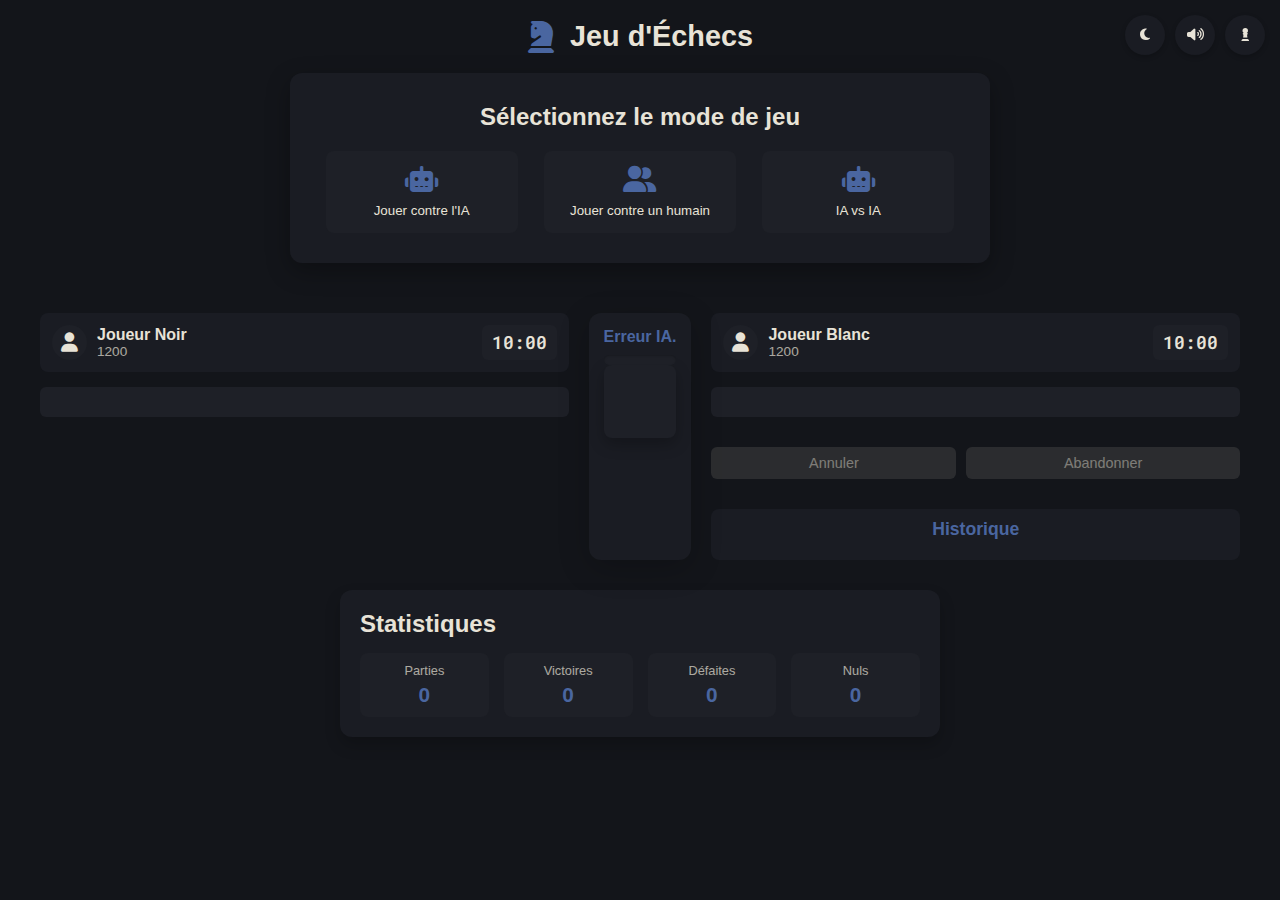
==== commit 2b2d7b00: "Add piece render mode toggle and new piece assets to game interface" ====
--- a/index.html
+++ b/index.html
@@ -23,6 +23,10 @@
             </button>
             <button id="sound-toggle" class="control-button" title="Toggle sound" aria-label="Toggle sound">
                 <i class="fas fa-volume-up"></i>
+            </button>
+            <!-- New Toggle for Piece Render Mode -->
+            <button id="piece-render-toggle" class="control-button" title="Toggle Piece Render Mode">
+                <i class="fas fa-chess-pawn"></i>
             </button>
         </div>
 
--- a/styles-v2.css
+++ b/styles-v2.css
@@ -6,17 +6,17 @@
     --surface-color: #1a1c23;
     --text-color: #e8e3d7;
     /* Ajusté pour meilleure lisibilité */
-    --accent-color: #e8e3d7;
+    --accent-color: #e9dbbb;
     /* pièces blanches */
-    --dark-piece-color: #4a4a4a;
+    --dark-piece-color: #000000;
     /* pièces noires */
-    --light-square-color: #e8e3d7;
-    --dark-square-color: #8b6b57;
+    --light-square-color: #eeeed2;
+    --dark-square-color: #769656;
     --highlight-move-color: rgba(168, 171, 179, 0.9);
-    --highlight-capture-color: rgba(210, 90, 90, 0.7);
+    --highlight-capture-color: rgba(0, 0, 0, 0.7);
     --highlight-selected-color: rgba(74, 102, 160, 0.4);
     --highlight-check-color: rgba(255, 0, 0, 0.5);
-    --highlight-last-move-color: rgba(200, 200, 0, 0.3);
+    --highlight-last-move-color: #baca44;
     --border-radius: 12px;
     --transition: all 0.3s cubic-bezier(0.4, 0, 0.2, 1);
 
@@ -28,7 +28,7 @@
     --light-text-color: #333333;
     --light-light-square-color: #f0d9b5;
     --light-dark-square-color: #b58863;
-    --light-highlight-move-color: rgba(74, 102, 160, 0.7);
+    --highlight-move-color: #d3d6bc;
     --light-highlight-capture-color: rgba(200, 60, 60, 0.6);
 }
 
@@ -37,6 +37,22 @@
     box-sizing: border-box;
     margin: 0;
     padding: 0;
+}
+
+.square img.piece {
+    width: 100%;
+    height: 100%;
+    object-fit: contain;
+}
+
+.square .piece {
+    position: relative;
+    z-index: 1;
+}
+
+/* Place highlight (including last move) behind the piece */
+.square::after {
+    z-index: 0;
 }
 
 body {
@@ -462,7 +478,6 @@
     -webkit-user-select: none;
     user-select: none;
     /* Prevent text selection */
-    text-shadow: 1px 1px 3px rgba(0, 0, 0, 0.4);
     transition: transform 0.15s ease;
 }
 
@@ -850,7 +865,7 @@
     background: rgba(0, 0, 0, 0.7);
     -webkit-backdrop-filter: blur(3px);
     backdrop-filter: blur(3px);
-    display: none;
+    display: none; /* Changez à 'flex' lors de l'affichage de la modale */
     justify-content: center;
     align-items: center;
     z-index: 1000;
@@ -866,6 +881,7 @@
 
 /* Ensure display works */
 .modal-content {
+    position: relative;
     background: var(--surface-color);
     padding: 25px;
     border-radius: var(--border-radius);
@@ -873,6 +889,10 @@
     max-width: 450px;
     box-shadow: 0 10px 25px rgba(0, 0, 0, 0.3);
     text-align: center;
+}
+
+.modal[style*="display: block"] {
+    display: flex !important;
 }
 
 .modal-header h3 {
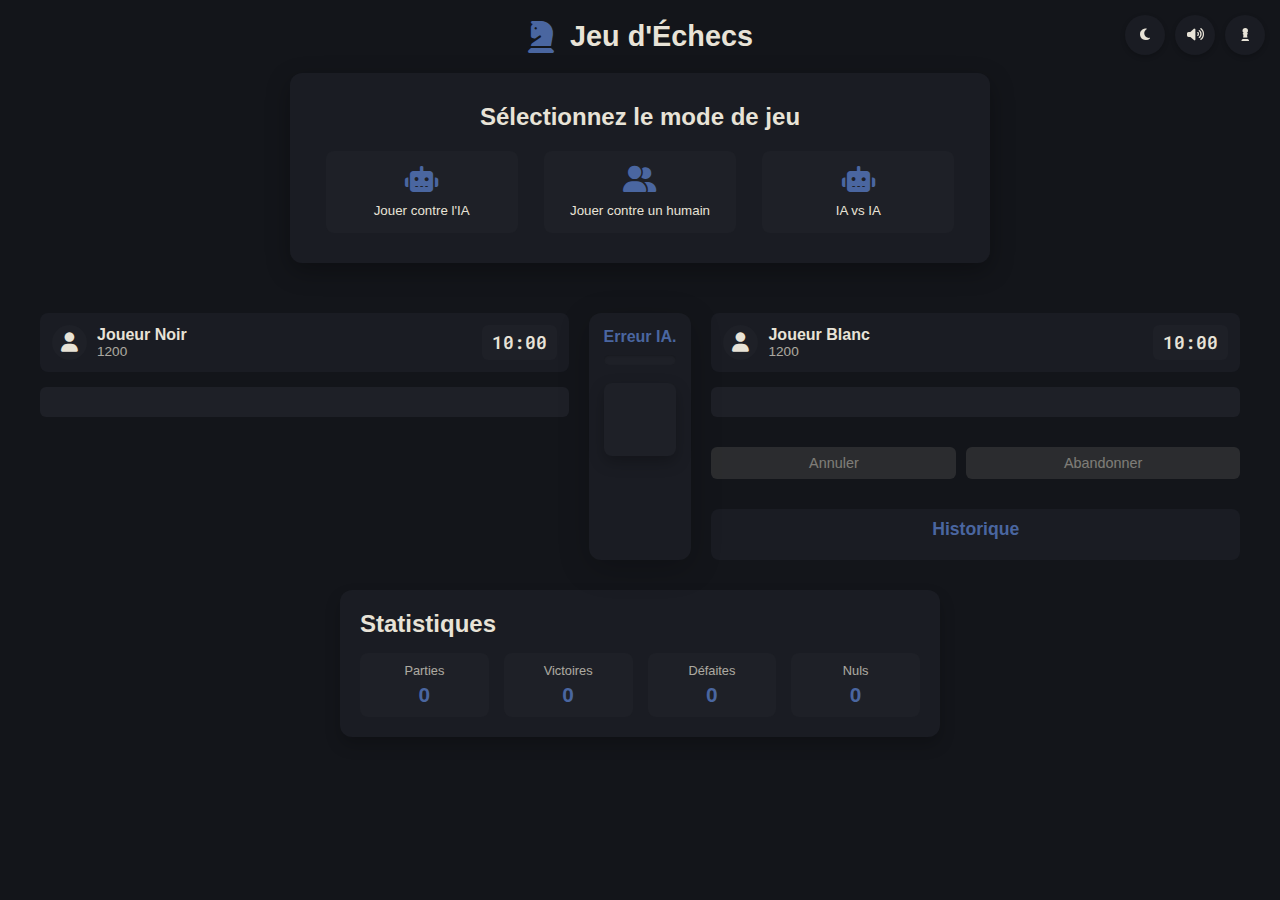
==== commit 8b09e7df: "Add line break in index.html for improved layout" ====
--- a/index.html
+++ b/index.html
@@ -120,6 +120,7 @@
                         <div id="black-progress" class="progress-bar black"></div>
                         <span id="score-advantage"></span> <!-- Ajouté ici -->
                     </div>
+                    <br>
                     <div id="chessboard"></div>
                 </div>
             </div>
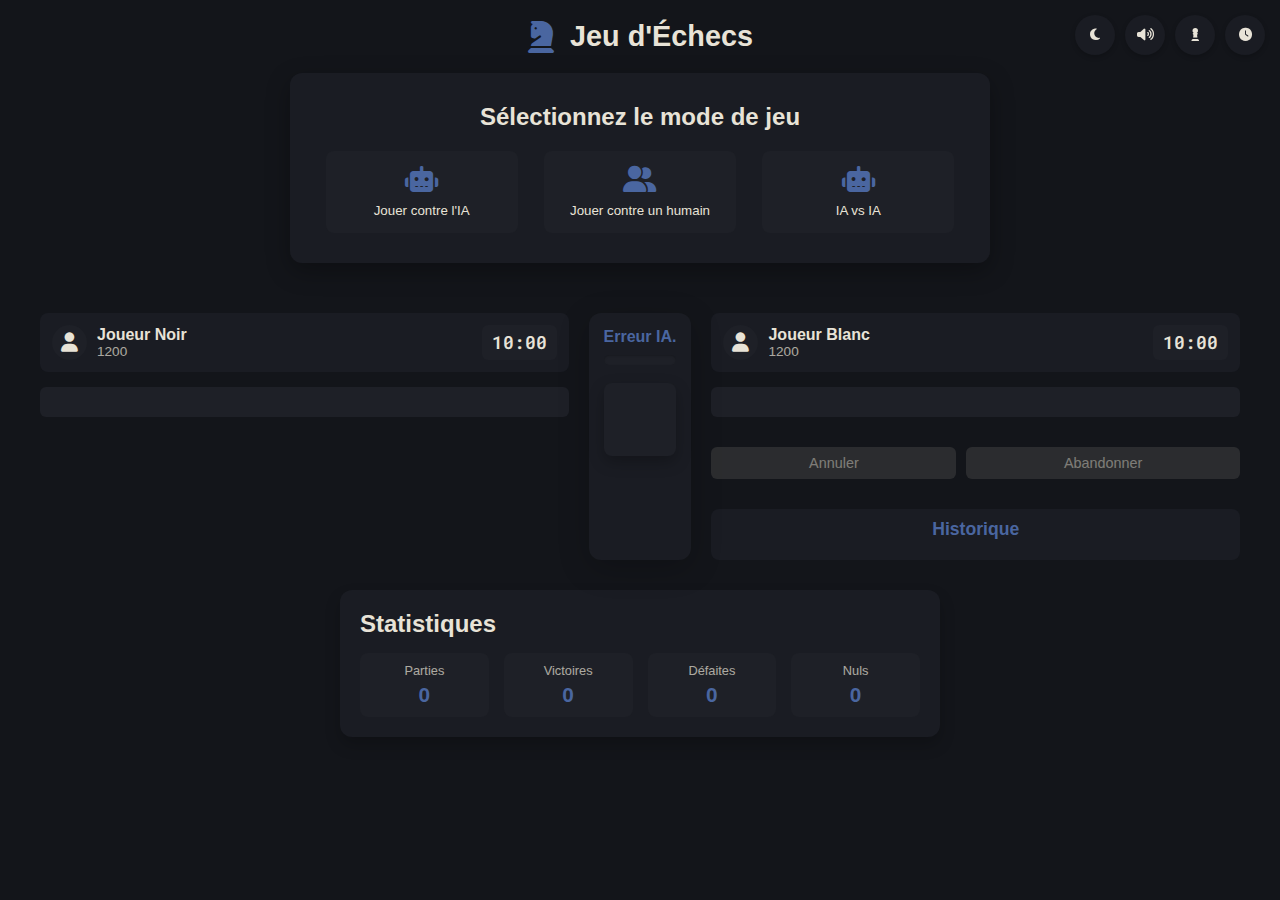
==== commit ad0f473a: "Add AI delay toggle button to game interface" ====
--- a/index.html
+++ b/index.html
@@ -27,6 +27,9 @@
             <!-- New Toggle for Piece Render Mode -->
             <button id="piece-render-toggle" class="control-button" title="Toggle Piece Render Mode">
                 <i class="fas fa-chess-pawn"></i>
+            </button>
+            <button id="ai-delay-toggle" class="control-button" title="Basculer le délai IA">
+                <i class="fas fa-clock"></i>
             </button>
         </div>
 
